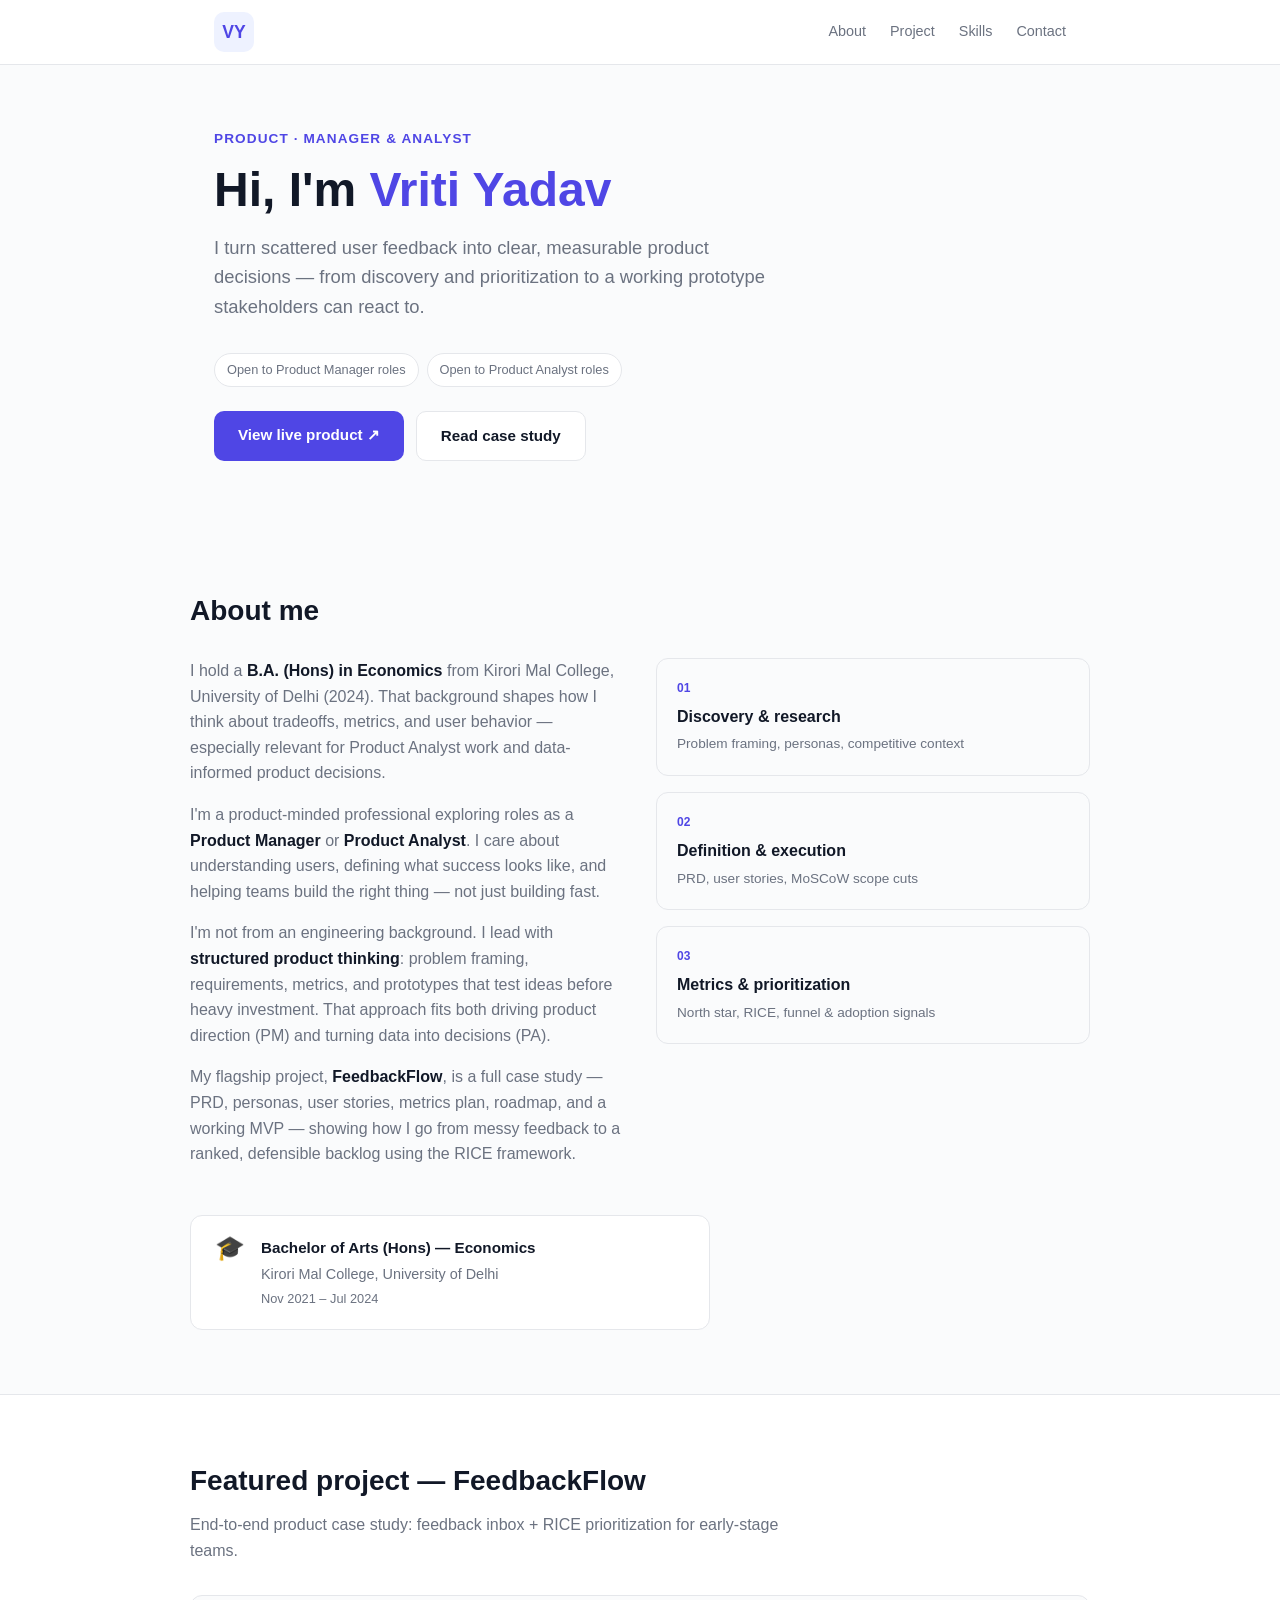
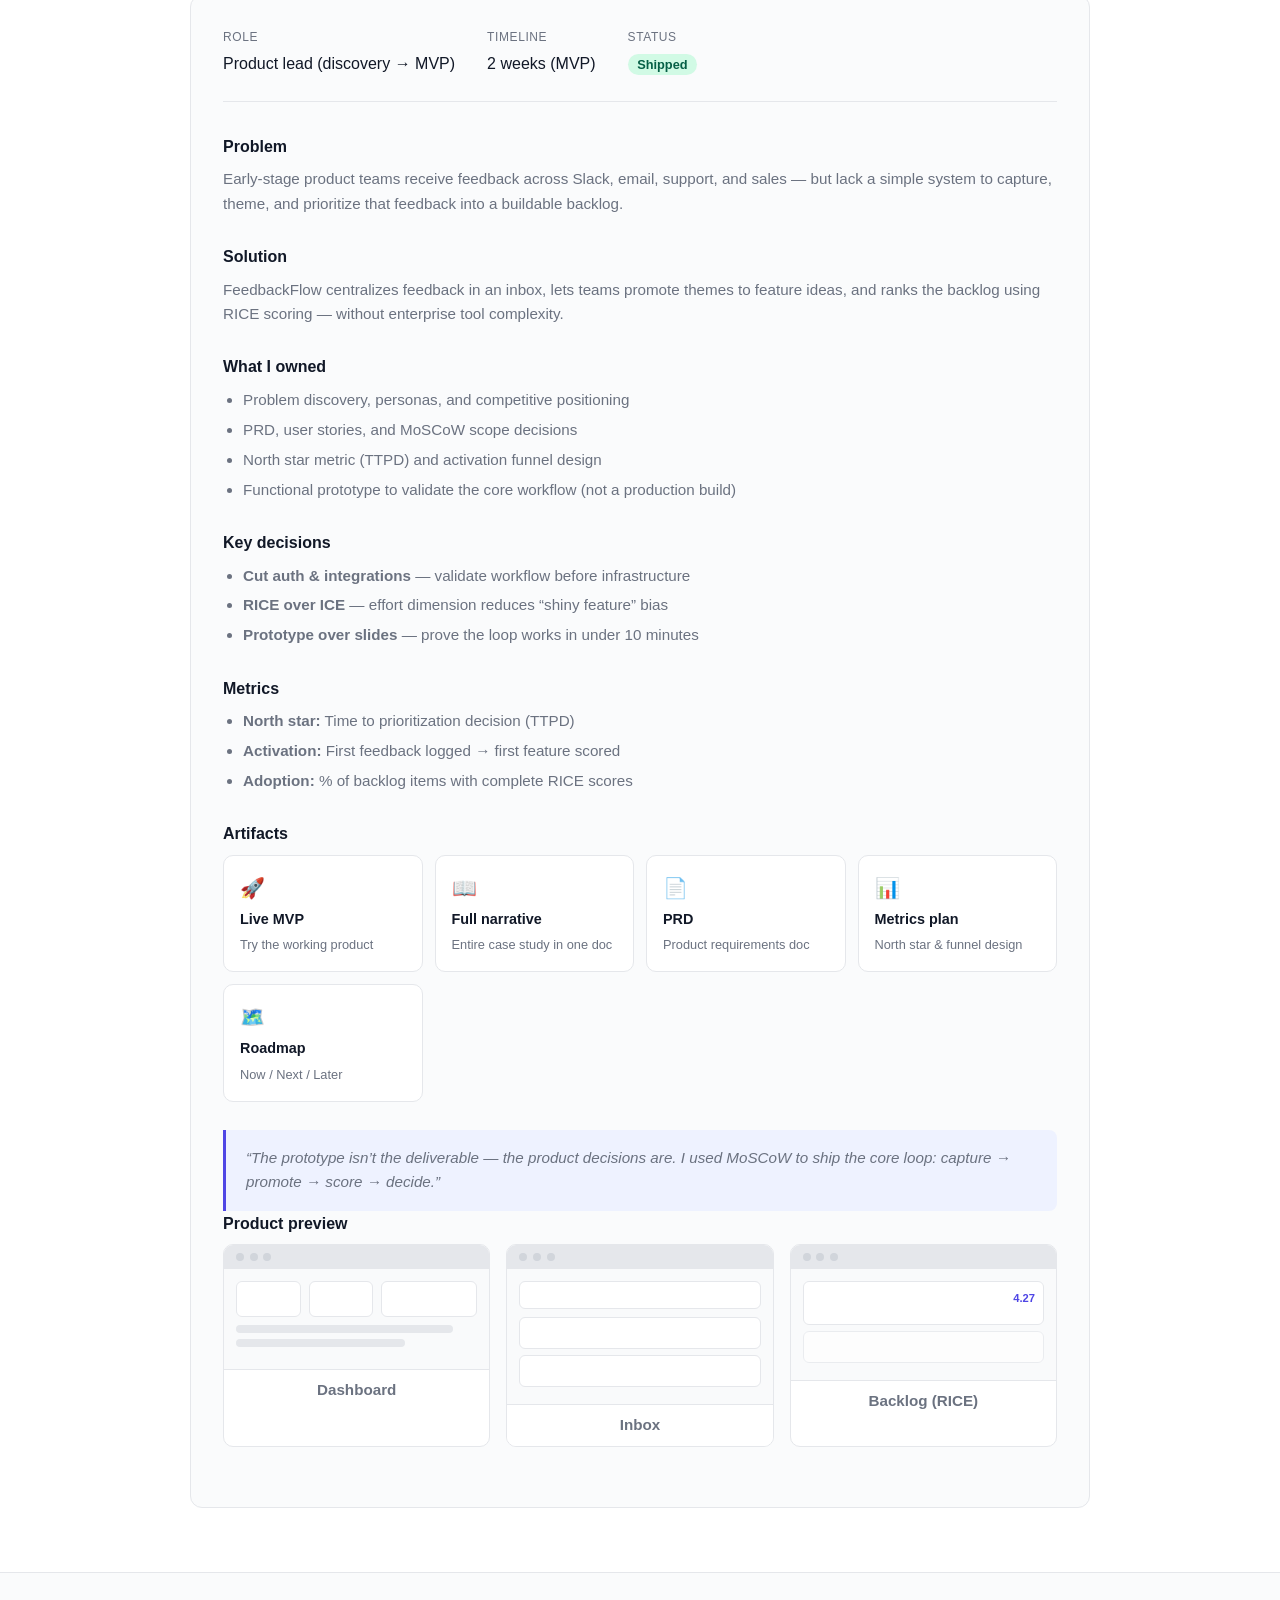
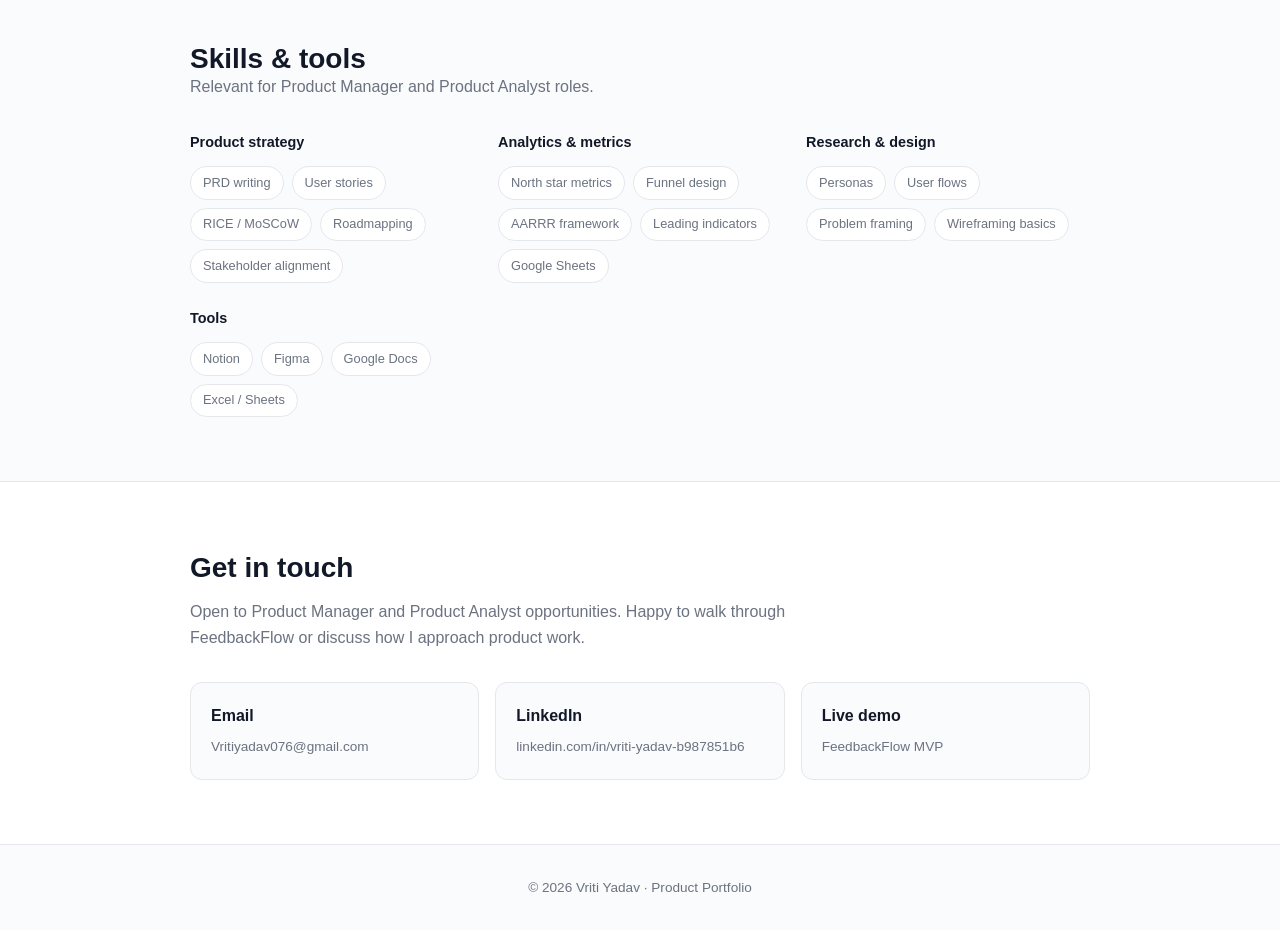
==== portfolio/index.html @ 4f8b96ca "Initial commit: FeedbackFlow APM portfolio project Co-authored-by: Cursor <cursoragent@cursor.com>" ====
<!DOCTYPE html>
<html lang="en">
<head>
  <meta charset="UTF-8">
  <meta name="viewport" content="width=device-width, initial-scale=1.0">
  <meta name="description" content="Vriti Yadav — Product portfolio for PM & Product Analyst roles. FeedbackFlow case study: feedback inbox and RICE prioritization.">
  <title>Vriti Yadav · Product</title>
  <link rel="stylesheet" href="styles.css">
</head>
<body>
  <nav class="nav">
    <div class="nav-inner">
      <a href="#" class="nav-logo">VY</a>
      <div class="nav-links">
        <a href="#about">About</a>
        <a href="#project">Project</a>
        <a href="#skills">Skills</a>
        <a href="#contact">Contact</a>
      </div>
    </div>
  </nav>

  <header class="hero">
    <div class="hero-content">
      <p class="hero-label">Product · Manager & Analyst</p>
      <h1>Hi, I'm <span class="highlight">Vriti Yadav</span></h1>
      <p class="hero-sub">
        I turn scattered user feedback into clear, measurable product decisions —
        from discovery and prioritization to a working prototype stakeholders can react to.
      </p>
      <div class="hero-roles">
        <span>Open to Product Manager roles</span>
        <span>Open to Product Analyst roles</span>
      </div>
      <div class="hero-cta">
        <a href="../feedbackflow/index.html" class="btn btn-primary" target="_blank">View live product ↗</a>
        <a href="#project" class="btn btn-secondary">Read case study</a>
      </div>
    </div>
  </header>

  <section id="about" class="section">
    <div class="container">
      <h2 class="section-title">About me</h2>
      <div class="about-grid">
        <div class="about-text">
          <p>
            I hold a <strong>B.A. (Hons) in Economics</strong> from Kirori Mal College,
            University of Delhi (2024). That background shapes how I think about tradeoffs,
            metrics, and user behavior — especially relevant for Product Analyst work and
            data-informed product decisions.
          </p>
          <p>
            I'm a product-minded professional exploring roles as a <strong>Product Manager</strong>
            or <strong>Product Analyst</strong>. I care about understanding users, defining what
            success looks like, and helping teams build the right thing — not just building fast.
          </p>
          <p>
            I'm not from an engineering background. I lead with <strong>structured product thinking</strong>:
            problem framing, requirements, metrics, and prototypes that test ideas before heavy investment.
            That approach fits both driving product direction (PM) and turning data into decisions (PA).
          </p>
          <p>
            My flagship project, <strong>FeedbackFlow</strong>, is a full case study — PRD, personas,
            user stories, metrics plan, roadmap, and a working MVP — showing how I go from messy
            feedback to a ranked, defensible backlog using the RICE framework.
          </p>
        </div>
        <div class="about-highlights">
          <div class="highlight-card">
            <span class="highlight-num">01</span>
            <strong>Discovery & research</strong>
            <p>Problem framing, personas, competitive context</p>
          </div>
          <div class="highlight-card">
            <span class="highlight-num">02</span>
            <strong>Definition & execution</strong>
            <p>PRD, user stories, MoSCoW scope cuts</p>
          </div>
          <div class="highlight-card">
            <span class="highlight-num">03</span>
            <strong>Metrics & prioritization</strong>
            <p>North star, RICE, funnel & adoption signals</p>
          </div>
        </div>
      </div>
      <div class="education-block">
        <div class="education-icon" aria-hidden="true">🎓</div>
        <div>
          <p class="education-degree">Bachelor of Arts (Hons) — Economics</p>
          <p class="education-school">Kirori Mal College, University of Delhi</p>
          <p class="education-date">Nov 2021 – Jul 2024</p>
        </div>
      </div>
    </div>
  </section>

  <section id="project" class="section section-alt">
    <div class="container">
      <h2 class="section-title">Featured project — FeedbackFlow</h2>
      <p class="section-intro">
        End-to-end product case study: feedback inbox + RICE prioritization for early-stage teams.
      </p>

      <div class="case-study">
        <div class="case-meta">
          <div class="meta-item">
            <span class="meta-label">Role</span>
            <span>Product lead (discovery → MVP)</span>
          </div>
          <div class="meta-item">
            <span class="meta-label">Timeline</span>
            <span>2 weeks (MVP)</span>
          </div>
          <div class="meta-item">
            <span class="meta-label">Status</span>
            <span class="status-badge">Shipped</span>
          </div>
        </div>

        <div class="case-block">
          <h3>Problem</h3>
          <p>
            Early-stage product teams receive feedback across Slack, email, support, and sales —
            but lack a simple system to capture, theme, and prioritize that feedback into a buildable backlog.
          </p>
        </div>

        <div class="case-block">
          <h3>Solution</h3>
          <p>
            FeedbackFlow centralizes feedback in an inbox, lets teams promote themes to feature ideas,
            and ranks the backlog using RICE scoring — without enterprise tool complexity.
          </p>
        </div>

        <div class="case-block">
          <h3>What I owned</h3>
          <ul>
            <li>Problem discovery, personas, and competitive positioning</li>
            <li>PRD, user stories, and MoSCoW scope decisions</li>
            <li>North star metric (TTPD) and activation funnel design</li>
            <li>Functional prototype to validate the core workflow (not a production build)</li>
          </ul>
        </div>

        <div class="case-block">
          <h3>Key decisions</h3>
          <ul>
            <li><strong>Cut auth & integrations</strong> — validate workflow before infrastructure</li>
            <li><strong>RICE over ICE</strong> — effort dimension reduces “shiny feature” bias</li>
            <li><strong>Prototype over slides</strong> — prove the loop works in under 10 minutes</li>
          </ul>
        </div>

        <div class="case-block">
          <h3>Metrics</h3>
          <ul>
            <li><strong>North star:</strong> Time to prioritization decision (TTPD)</li>
            <li><strong>Activation:</strong> First feedback logged → first feature scored</li>
            <li><strong>Adoption:</strong> % of backlog items with complete RICE scores</li>
          </ul>
        </div>

        <div class="case-block">
          <h3>Artifacts</h3>
          <div class="artifact-links">
            <a href="../feedbackflow/index.html" target="_blank" class="artifact-card">
              <span class="artifact-icon">🚀</span>
              <strong>Live MVP</strong>
              <span>Try the working product</span>
            </a>
            <a href="../docs/14-complete-narrative.md" class="artifact-card">
              <span class="artifact-icon">📖</span>
              <strong>Full narrative</strong>
              <span>Entire case study in one doc</span>
            </a>
            <a href="../docs/03-prd.md" class="artifact-card">
              <span class="artifact-icon">📄</span>
              <strong>PRD</strong>
              <span>Product requirements doc</span>
            </a>
            <a href="../docs/06-metrics-and-success.md" class="artifact-card">
              <span class="artifact-icon">📊</span>
              <strong>Metrics plan</strong>
              <span>North star & funnel design</span>
            </a>
            <a href="../docs/07-roadmap.md" class="artifact-card">
              <span class="artifact-icon">🗺️</span>
              <strong>Roadmap</strong>
              <span>Now / Next / Later</span>
            </a>
          </div>
        </div>

        <div class="case-quote">
          <blockquote>
            “The prototype isn’t the deliverable — the product decisions are.
            I used MoSCoW to ship the core loop: capture → promote → score → decide.”
          </blockquote>
        </div>

        <div class="case-block">
          <h3>Product preview</h3>
          <div class="preview-grid">
            <div class="preview-card">
              <div class="preview-bar"><span></span><span></span><span></span></div>
              <div class="preview-body">
                <div class="preview-stat-row">
                  <div class="preview-stat"></div>
                  <div class="preview-stat"></div>
                  <div class="preview-stat wide"></div>
                </div>
                <div class="preview-line long"></div>
                <div class="preview-line"></div>
              </div>
              <p class="preview-label">Dashboard</p>
            </div>
            <div class="preview-card">
              <div class="preview-bar"><span></span><span></span><span></span></div>
              <div class="preview-body">
                <div class="preview-form"></div>
                <div class="preview-item"></div>
                <div class="preview-item"></div>
              </div>
              <p class="preview-label">Inbox</p>
            </div>
            <div class="preview-card">
              <div class="preview-bar"><span></span><span></span><span></span></div>
              <div class="preview-body">
                <div class="preview-feature">
                  <span class="preview-score">4.27</span>
                </div>
                <div class="preview-feature short"></div>
              </div>
              <p class="preview-label">Backlog (RICE)</p>
            </div>
          </div>
        </div>
      </div>
    </div>
  </section>

  <section id="skills" class="section">
    <div class="container">
      <h2 class="section-title">Skills & tools</h2>
      <p class="section-intro section-intro-tight">
        Relevant for Product Manager and Product Analyst roles.
      </p>
      <div class="skills-grid">
        <div class="skill-group">
          <h3>Product strategy</h3>
          <div class="tags">
            <span>PRD writing</span>
            <span>User stories</span>
            <span>RICE / MoSCoW</span>
            <span>Roadmapping</span>
            <span>Stakeholder alignment</span>
          </div>
        </div>
        <div class="skill-group">
          <h3>Analytics & metrics</h3>
          <div class="tags">
            <span>North star metrics</span>
            <span>Funnel design</span>
            <span>AARRR framework</span>
            <span>Leading indicators</span>
            <span>Google Sheets</span>
          </div>
        </div>
        <div class="skill-group">
          <h3>Research & design</h3>
          <div class="tags">
            <span>Personas</span>
            <span>User flows</span>
            <span>Problem framing</span>
            <span>Wireframing basics</span>
          </div>
        </div>
        <div class="skill-group">
          <h3>Tools</h3>
          <div class="tags">
            <span>Notion</span>
            <span>Figma</span>
            <span>Google Docs</span>
            <span>Excel / Sheets</span>
          </div>
        </div>
      </div>
    </div>
  </section>

  <section id="contact" class="section section-alt">
    <div class="container">
      <h2 class="section-title">Get in touch</h2>
      <p class="section-intro">
        Open to Product Manager and Product Analyst opportunities. Happy to walk through
        FeedbackFlow or discuss how I approach product work.
      </p>
      <div class="contact-links">
        <a href="mailto:Vritiyadav076@gmail.com" class="contact-card">
          <strong>Email</strong>
          <span>Vritiyadav076@gmail.com</span>
        </a>
        <a href="https://www.linkedin.com/in/vriti-yadav-b987851b6/" target="_blank" rel="noopener" class="contact-card">
          <strong>LinkedIn</strong>
          <span>linkedin.com/in/vriti-yadav-b987851b6</span>
        </a>
        <a href="../feedbackflow/index.html" target="_blank" class="contact-card">
          <strong>Live demo</strong>
          <span>FeedbackFlow MVP</span>
        </a>
      </div>
    </div>
  </section>

  <footer class="footer">
    <p>© 2026 Vriti Yadav · Product Portfolio</p>
  </footer>

  <script src="script.js"></script>
</body>
</html>
---- portfolio/styles.css ----
/* Portfolio — APM personal site */

:root {
  --bg: #fafbfc;
  --surface: #ffffff;
  --text: #111827;
  --text-muted: #6b7280;
  --primary: #4f46e5;
  --primary-light: #eef2ff;
  --border: #e5e7eb;
  --radius: 12px;
  --font: -apple-system, BlinkMacSystemFont, "Segoe UI", Roboto, sans-serif;
}

* {
  box-sizing: border-box;
  margin: 0;
  padding: 0;
}

html {
  scroll-behavior: smooth;
}

body {
  font-family: var(--font);
  background: var(--bg);
  color: var(--text);
  line-height: 1.6;
}

a {
  color: inherit;
  text-decoration: none;
}

/* Nav */
.nav {
  position: fixed;
  top: 0;
  left: 0;
  right: 0;
  background: rgba(255, 255, 255, 0.9);
  backdrop-filter: blur(8px);
  border-bottom: 1px solid var(--border);
  z-index: 100;
}

.nav-inner {
  max-width: 900px;
  margin: 0 auto;
  padding: 0.75rem 1.5rem;
  display: flex;
  justify-content: space-between;
  align-items: center;
}

.nav-logo {
  font-weight: 800;
  font-size: 1.1rem;
  color: var(--primary);
  width: 40px;
  height: 40px;
  display: flex;
  align-items: center;
  justify-content: center;
  background: var(--primary-light);
  border-radius: 10px;
}

.nav-links {
  display: flex;
  gap: 1.5rem;
}

.nav-links a {
  font-size: 0.9rem;
  font-weight: 500;
  color: var(--text-muted);
  transition: color 0.15s;
}

.nav-links a:hover {
  color: var(--primary);
}

/* Hero */
.hero {
  padding: 8rem 1.5rem 4rem;
  max-width: 900px;
  margin: 0 auto;
}

.hero-label {
  font-size: 0.85rem;
  font-weight: 600;
  text-transform: uppercase;
  letter-spacing: 0.08em;
  color: var(--primary);
  margin-bottom: 0.75rem;
}

.hero h1 {
  font-size: clamp(2rem, 5vw, 3rem);
  font-weight: 800;
  line-height: 1.15;
  margin-bottom: 1rem;
}

.highlight {
  color: var(--primary);
}

.hero-sub {
  font-size: 1.15rem;
  color: var(--text-muted);
  max-width: 560px;
  margin-bottom: 2rem;
}

.hero-cta {
  display: flex;
  gap: 0.75rem;
  flex-wrap: wrap;
}

.hero-roles {
  display: flex;
  flex-wrap: wrap;
  gap: 0.5rem;
  margin-bottom: 1.5rem;
}

.hero-roles span {
  font-size: 0.8rem;
  font-weight: 500;
  color: var(--text-muted);
  background: var(--surface);
  border: 1px solid var(--border);
  padding: 0.35rem 0.75rem;
  border-radius: 999px;
}

.section-intro-tight {
  margin-top: -1rem;
  margin-bottom: 1.5rem;
}

.btn {
  display: inline-block;
  padding: 0.75rem 1.5rem;
  border-radius: 10px;
  font-weight: 600;
  font-size: 0.95rem;
  transition: all 0.15s;
}

.btn-primary {
  background: var(--primary);
  color: white;
}

.btn-primary:hover {
  background: #4338ca;
  transform: translateY(-1px);
}

.btn-secondary {
  background: var(--surface);
  color: var(--text);
  border: 1px solid var(--border);
}

.btn-secondary:hover {
  border-color: var(--primary);
  color: var(--primary);
}

/* Sections */
.section {
  padding: 4rem 1.5rem;
}

.section-alt {
  background: var(--surface);
  border-top: 1px solid var(--border);
  border-bottom: 1px solid var(--border);
}

.container {
  max-width: 900px;
  margin: 0 auto;
}

.section-title {
  font-size: 1.75rem;
  font-weight: 700;
  margin-bottom: 0.5rem;
}

.section-intro {
  color: var(--text-muted);
  margin-bottom: 2rem;
  max-width: 600px;
}

/* About */
.about-grid {
  display: grid;
  grid-template-columns: 1fr 1fr;
  gap: 2rem;
  margin-top: 1.5rem;
}

.about-text p {
  margin-bottom: 1rem;
  color: var(--text-muted);
}

.about-text strong {
  color: var(--text);
}

.about-highlights {
  display: flex;
  flex-direction: column;
  gap: 1rem;
}

.highlight-card {
  background: var(--bg);
  border: 1px solid var(--border);
  border-radius: var(--radius);
  padding: 1.25rem;
}

.highlight-num {
  font-size: 0.75rem;
  font-weight: 700;
  color: var(--primary);
  display: block;
  margin-bottom: 0.35rem;
}

.highlight-card strong {
  display: block;
  margin-bottom: 0.25rem;
}

.highlight-card p {
  font-size: 0.85rem;
  color: var(--text-muted);
}

/* Education */
.education-block {
  display: flex;
  align-items: flex-start;
  gap: 1rem;
  margin-top: 2rem;
  padding: 1.25rem 1.5rem;
  background: var(--surface);
  border: 1px solid var(--border);
  border-radius: var(--radius);
  max-width: 520px;
}

.education-icon {
  font-size: 1.5rem;
  line-height: 1;
}

.education-degree {
  font-weight: 600;
  font-size: 0.95rem;
  margin-bottom: 0.2rem;
}

.education-school {
  font-size: 0.9rem;
  color: var(--text-muted);
  margin-bottom: 0.15rem;
}

.education-date {
  font-size: 0.8rem;
  color: var(--text-muted);
}

/* Case study */
.case-study {
  background: var(--bg);
  border: 1px solid var(--border);
  border-radius: var(--radius);
  padding: 2rem;
}

.case-meta {
  display: flex;
  flex-wrap: wrap;
  gap: 2rem;
  margin-bottom: 2rem;
  padding-bottom: 1.5rem;
  border-bottom: 1px solid var(--border);
}

.meta-label {
  display: block;
  font-size: 0.75rem;
  text-transform: uppercase;
  letter-spacing: 0.05em;
  color: var(--text-muted);
  margin-bottom: 0.25rem;
}

.status-badge {
  background: #d1fae5;
  color: #065f46;
  font-size: 0.8rem;
  font-weight: 600;
  padding: 0.2rem 0.6rem;
  border-radius: 999px;
}

.case-block {
  margin-bottom: 1.75rem;
}

.case-block h3 {
  font-size: 1rem;
  margin-bottom: 0.5rem;
}

.case-block p,
.case-block li {
  color: var(--text-muted);
  font-size: 0.95rem;
}

.case-block ul {
  padding-left: 1.25rem;
}

.case-block li {
  margin-bottom: 0.35rem;
}

.artifact-links {
  display: grid;
  grid-template-columns: repeat(auto-fit, minmax(180px, 1fr));
  gap: 0.75rem;
}

.artifact-card {
  background: var(--surface);
  border: 1px solid var(--border);
  border-radius: 10px;
  padding: 1rem;
  transition: all 0.15s;
  display: flex;
  flex-direction: column;
  gap: 0.25rem;
}

.artifact-card:hover {
  border-color: var(--primary);
  transform: translateY(-2px);
  box-shadow: 0 4px 12px rgba(79, 70, 229, 0.1);
}

.artifact-icon {
  font-size: 1.25rem;
}

.artifact-card strong {
  font-size: 0.9rem;
}

.artifact-card span:last-child {
  font-size: 0.8rem;
  color: var(--text-muted);
}

.case-quote blockquote {
  border-left: 3px solid var(--primary);
  padding: 1rem 1.25rem;
  background: var(--primary-light);
  border-radius: 0 8px 8px 0;
  font-style: italic;
  color: var(--text-muted);
  font-size: 0.95rem;
}

/* Skills */
.skills-grid {
  display: grid;
  grid-template-columns: repeat(auto-fit, minmax(240px, 1fr));
  gap: 1.5rem;
  margin-top: 1.5rem;
}

.skill-group h3 {
  font-size: 0.9rem;
  margin-bottom: 0.75rem;
}

.tags {
  display: flex;
  flex-wrap: wrap;
  gap: 0.5rem;
}

.tags span {
  background: var(--surface);
  border: 1px solid var(--border);
  padding: 0.35rem 0.75rem;
  border-radius: 999px;
  font-size: 0.8rem;
  color: var(--text-muted);
}

.section-alt .tags span {
  background: var(--bg);
}

/* Contact */
.contact-links {
  display: grid;
  grid-template-columns: repeat(auto-fit, minmax(220px, 1fr));
  gap: 1rem;
}

.contact-card {
  background: var(--bg);
  border: 1px solid var(--border);
  border-radius: var(--radius);
  padding: 1.25rem;
  transition: all 0.15s;
}

.contact-card:hover {
  border-color: var(--primary);
}

.contact-card strong {
  display: block;
  margin-bottom: 0.25rem;
}

.contact-card span {
  font-size: 0.85rem;
  color: var(--text-muted);
}

/* Product preview mockups */
.preview-grid {
  display: grid;
  grid-template-columns: repeat(auto-fit, minmax(200px, 1fr));
  gap: 1rem;
}

.preview-card {
  background: var(--surface);
  border: 1px solid var(--border);
  border-radius: 10px;
  overflow: hidden;
}

.preview-bar {
  background: #e5e7eb;
  padding: 0.5rem 0.75rem;
  display: flex;
  gap: 0.35rem;
}

.preview-bar span {
  width: 8px;
  height: 8px;
  border-radius: 50%;
  background: #d1d5db;
}

.preview-body {
  padding: 0.75rem;
  background: #f9fafb;
  min-height: 100px;
}

.preview-stat-row {
  display: flex;
  gap: 0.5rem;
  margin-bottom: 0.5rem;
}

.preview-stat {
  flex: 1;
  height: 36px;
  background: white;
  border: 1px solid var(--border);
  border-radius: 6px;
}

.preview-stat.wide {
  flex: 1.5;
}

.preview-line {
  height: 8px;
  background: #e5e7eb;
  border-radius: 4px;
  margin-bottom: 0.35rem;
  width: 70%;
}

.preview-line.long {
  width: 90%;
}

.preview-form {
  height: 28px;
  background: white;
  border: 1px solid var(--border);
  border-radius: 6px;
  margin-bottom: 0.5rem;
}

.preview-item {
  height: 32px;
  background: white;
  border: 1px solid var(--border);
  border-radius: 6px;
  margin-bottom: 0.35rem;
}

.preview-feature {
  height: 44px;
  background: white;
  border: 1px solid var(--border);
  border-radius: 6px;
  margin-bottom: 0.35rem;
  position: relative;
}

.preview-feature.short {
  height: 32px;
  opacity: 0.7;
}

.preview-score {
  position: absolute;
  right: 8px;
  top: 8px;
  font-size: 0.7rem;
  font-weight: 700;
  color: var(--primary);
}

.preview-label {
  text-align: center;
  font-size: 0.8rem;
  font-weight: 600;
  color: var(--text-muted);
  padding: 0.5rem;
  background: var(--surface);
  border-top: 1px solid var(--border);
}

/* Footer */
.footer {
  text-align: center;
  padding: 2rem;
  font-size: 0.85rem;
  color: var(--text-muted);
}

.footer a {
  color: var(--primary);
}

.footer a:hover {
  text-decoration: underline;
}

/* Responsive */
@media (max-width: 700px) {
  .about-grid {
    grid-template-columns: 1fr;
  }

  .nav-links {
    gap: 1rem;
    font-size: 0.85rem;
  }

  .hero {
    padding-top: 6rem;
  }
}
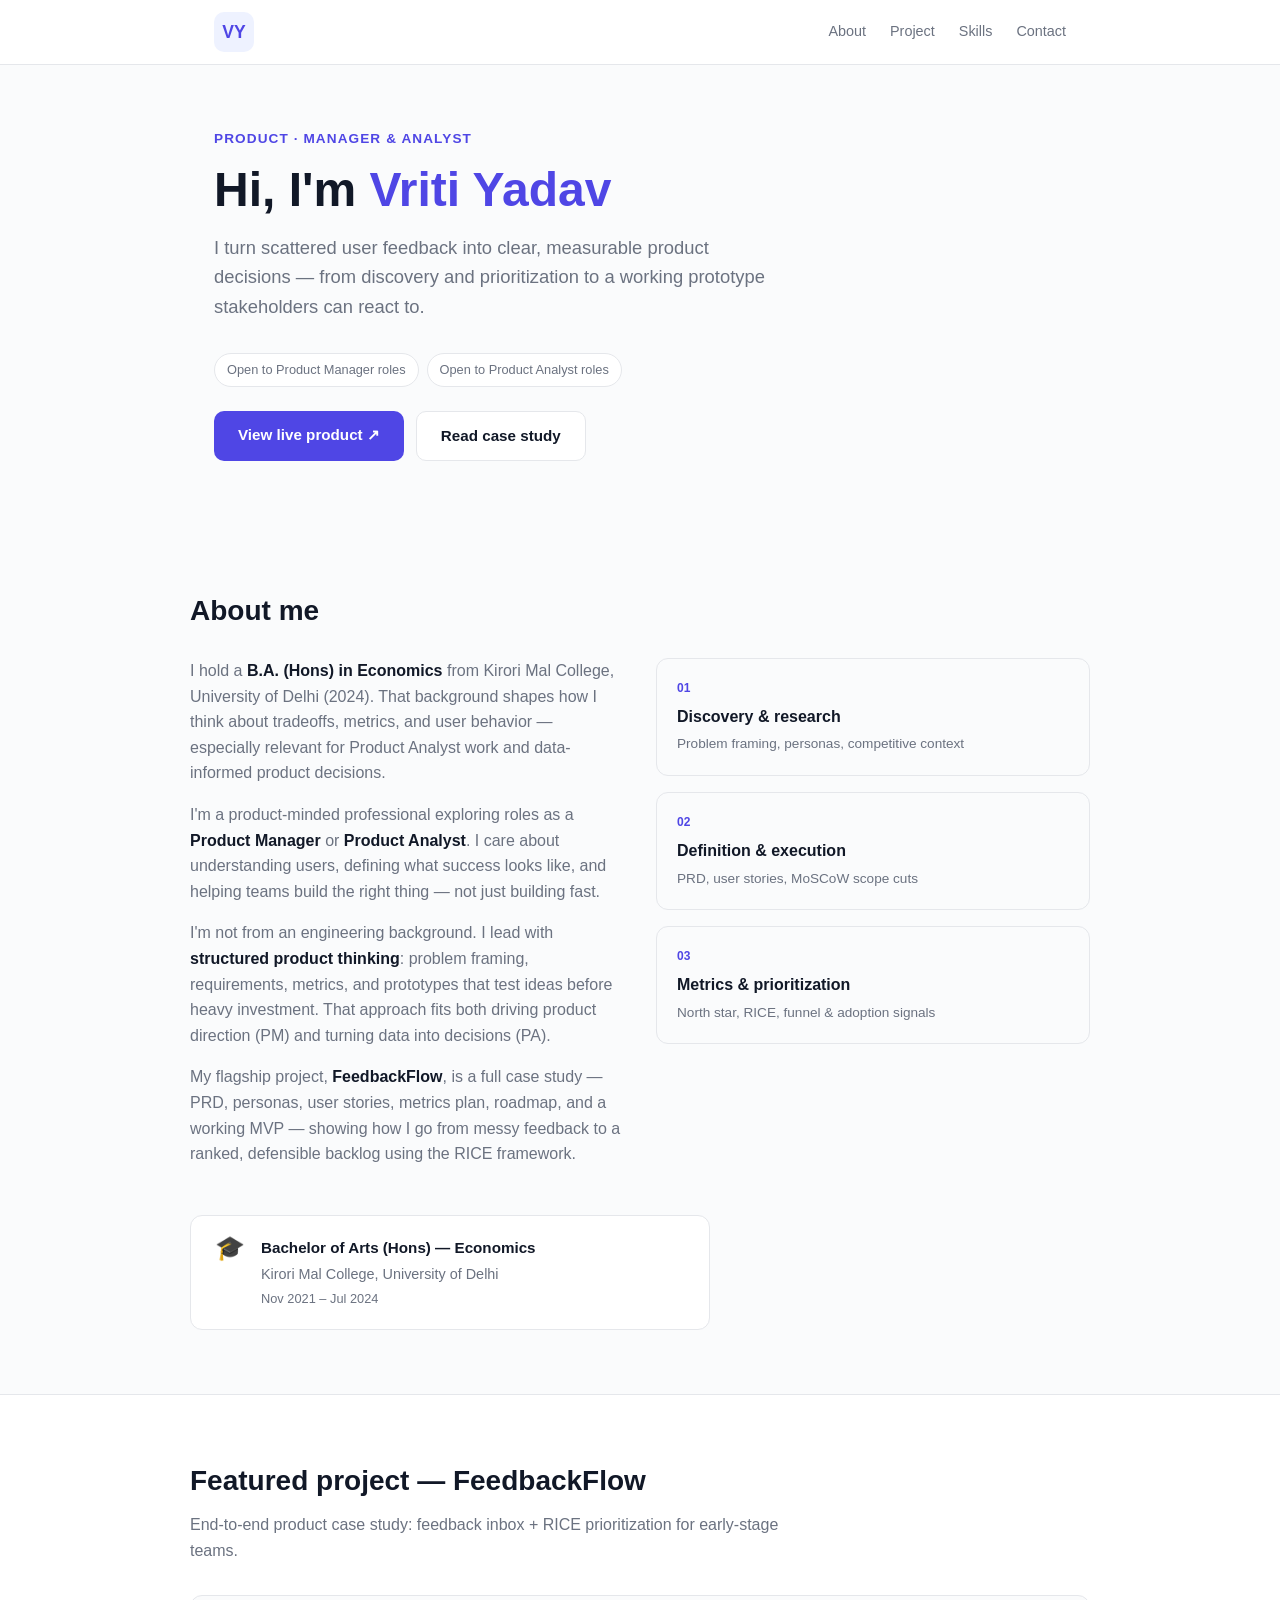
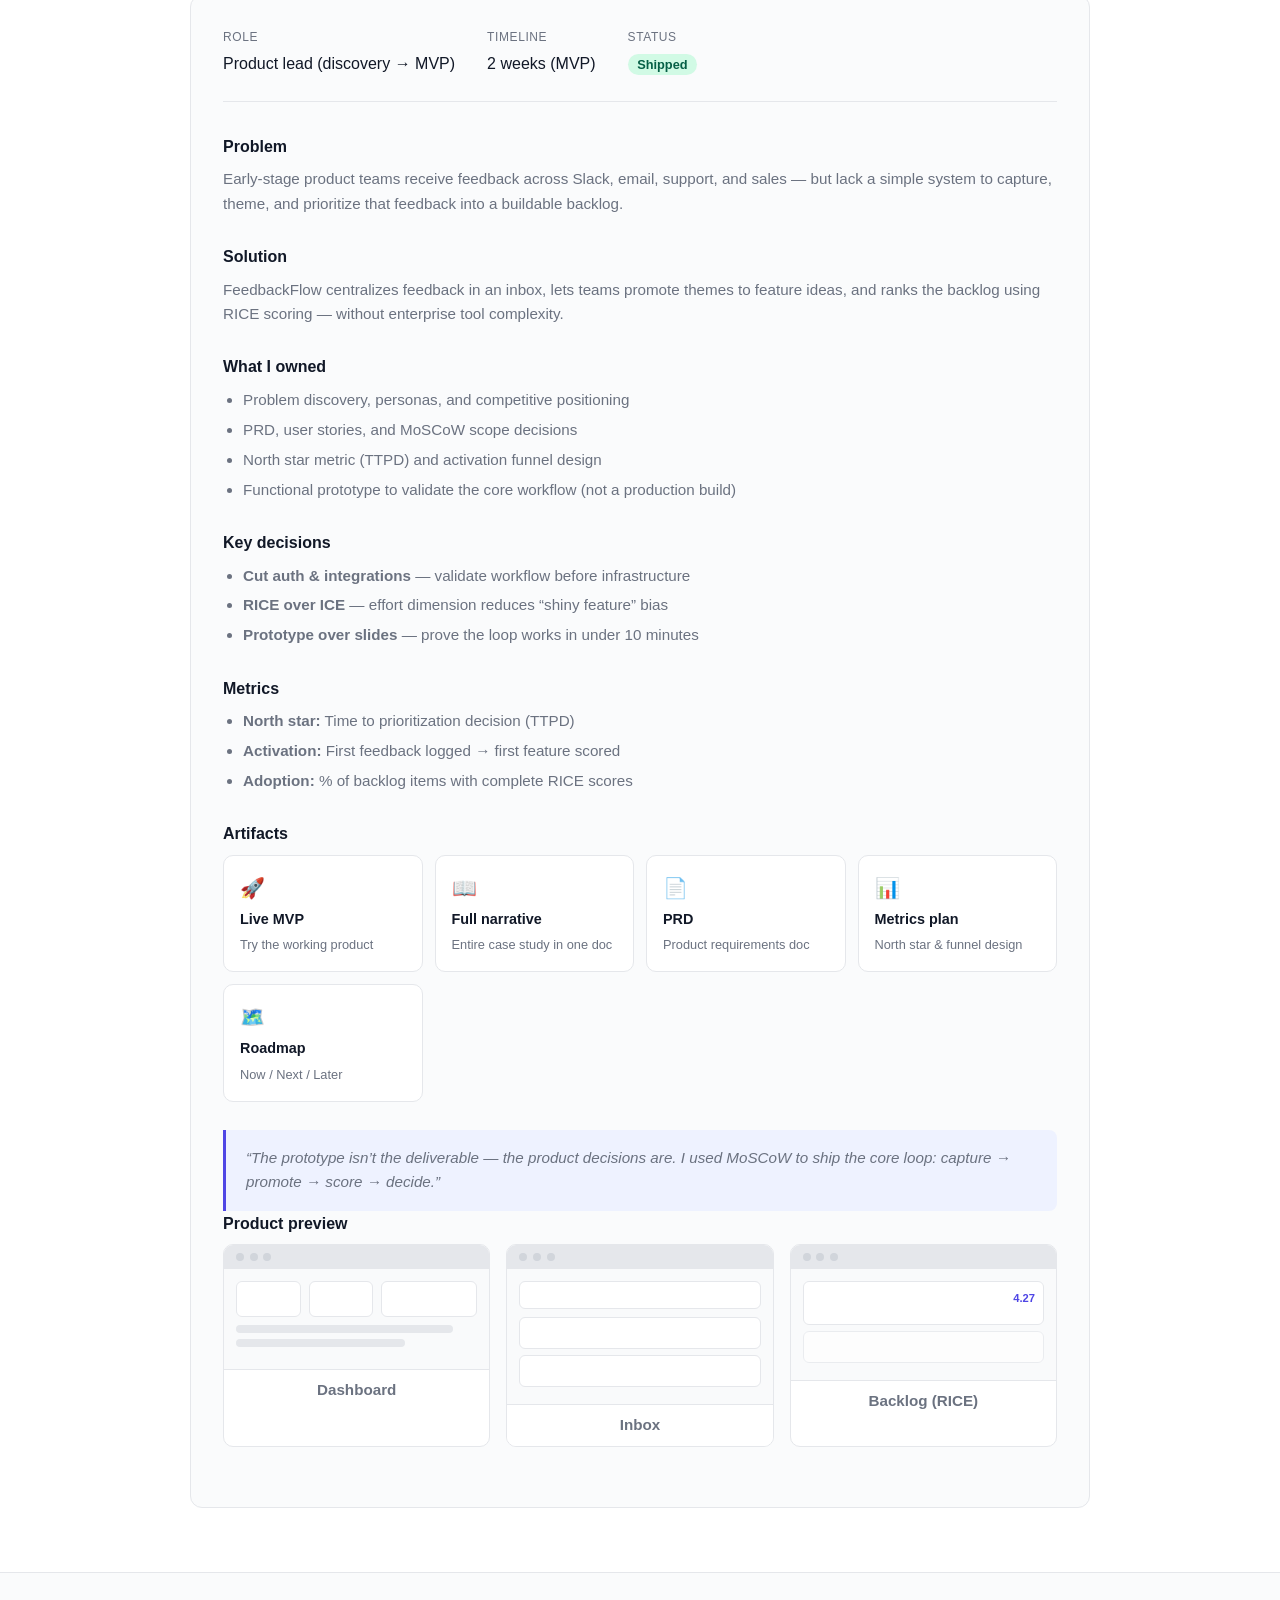
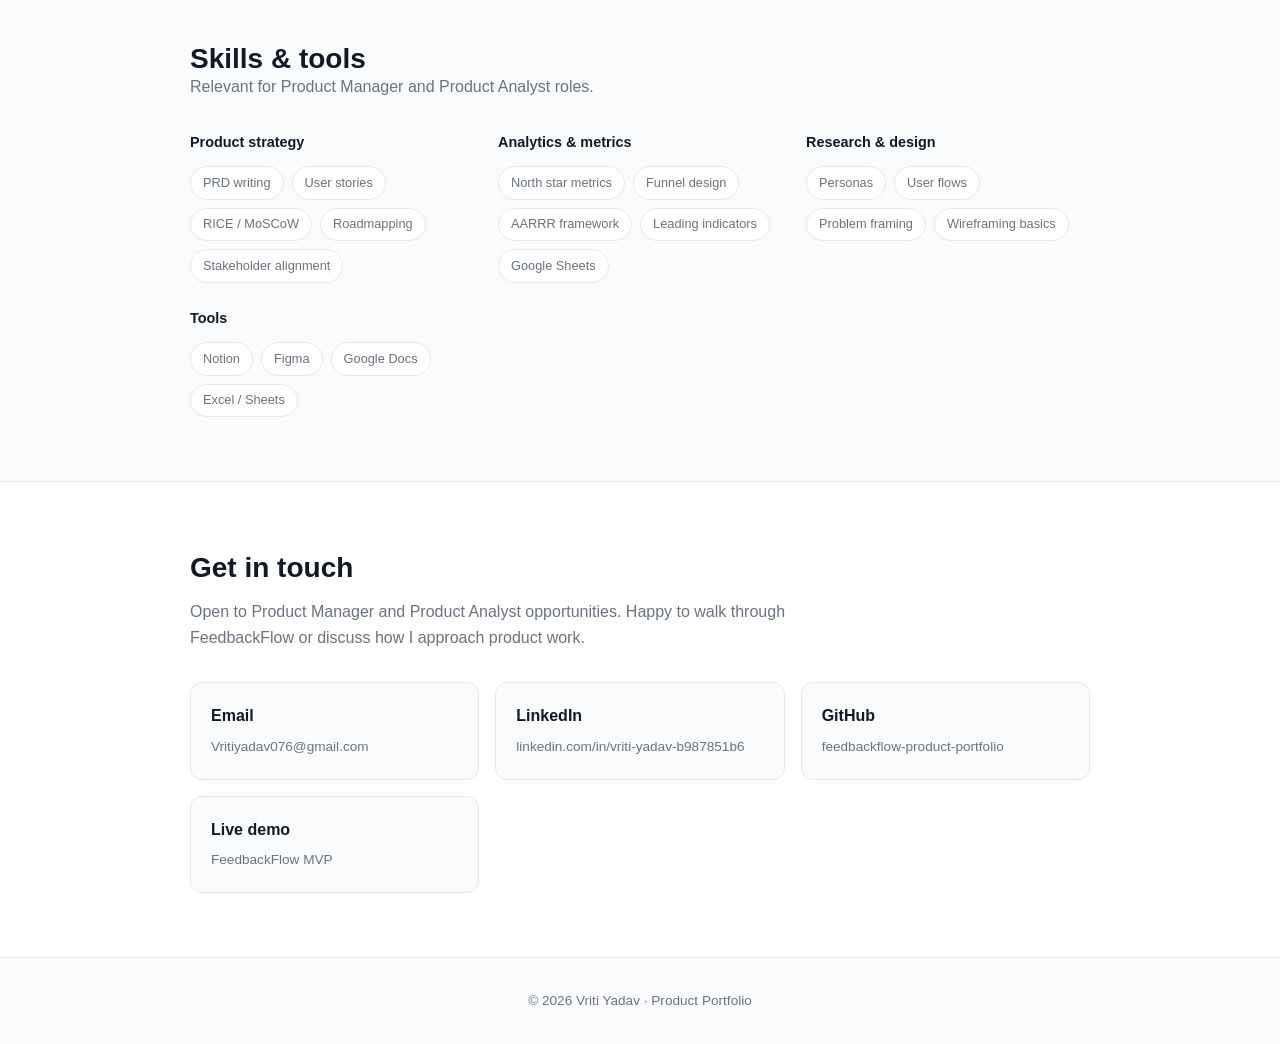
==== commit 69cdd98e: "Fix GitHub Pages landing page and remove local dev paths Redirect site root to portfolio instead of " ====
--- a/portfolio/index.html
+++ b/portfolio/index.html
@@ -306,6 +306,10 @@
           <strong>LinkedIn</strong>
           <span>linkedin.com/in/vriti-yadav-b987851b6</span>
         </a>
+        <a href="https://github.com/vritiyadav0106-cpu/feedbackflow-product-portfolio" target="_blank" rel="noopener" class="contact-card">
+          <strong>GitHub</strong>
+          <span>feedbackflow-product-portfolio</span>
+        </a>
         <a href="../feedbackflow/index.html" target="_blank" class="contact-card">
           <strong>Live demo</strong>
           <span>FeedbackFlow MVP</span>
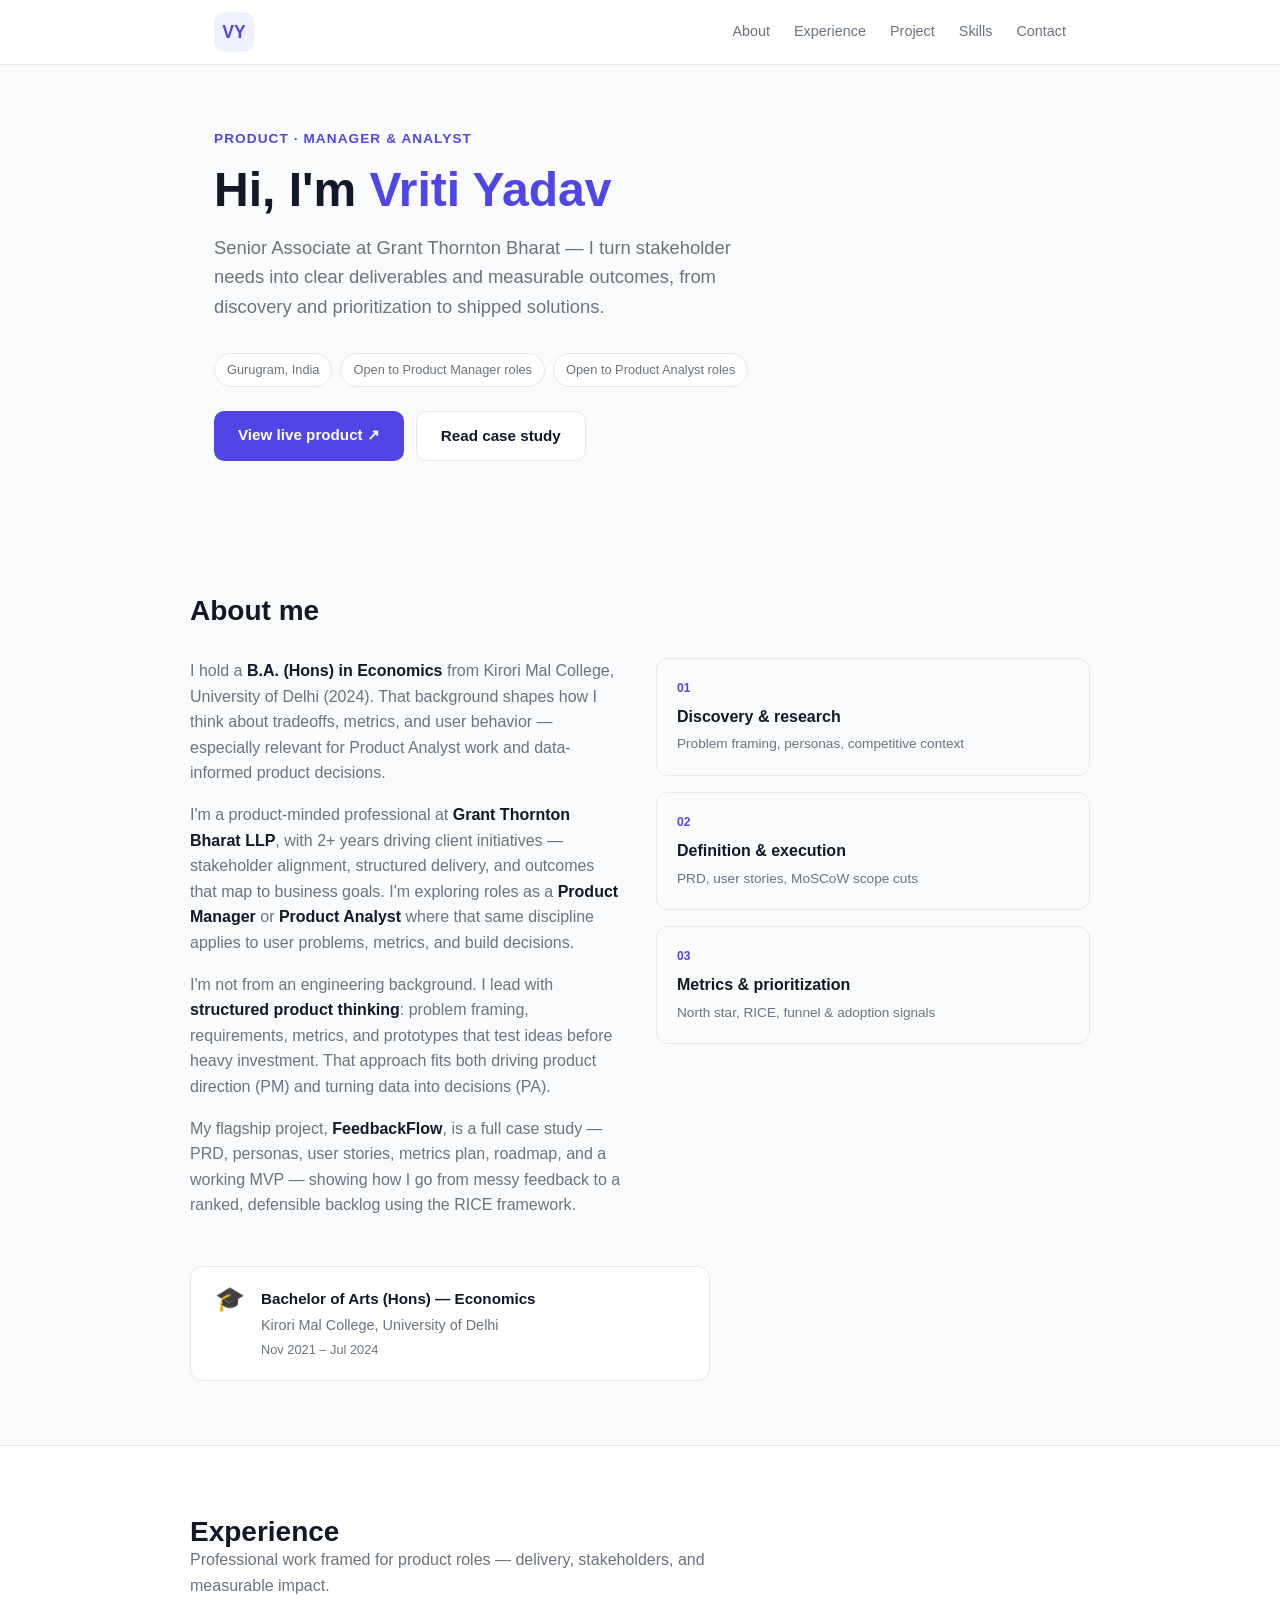
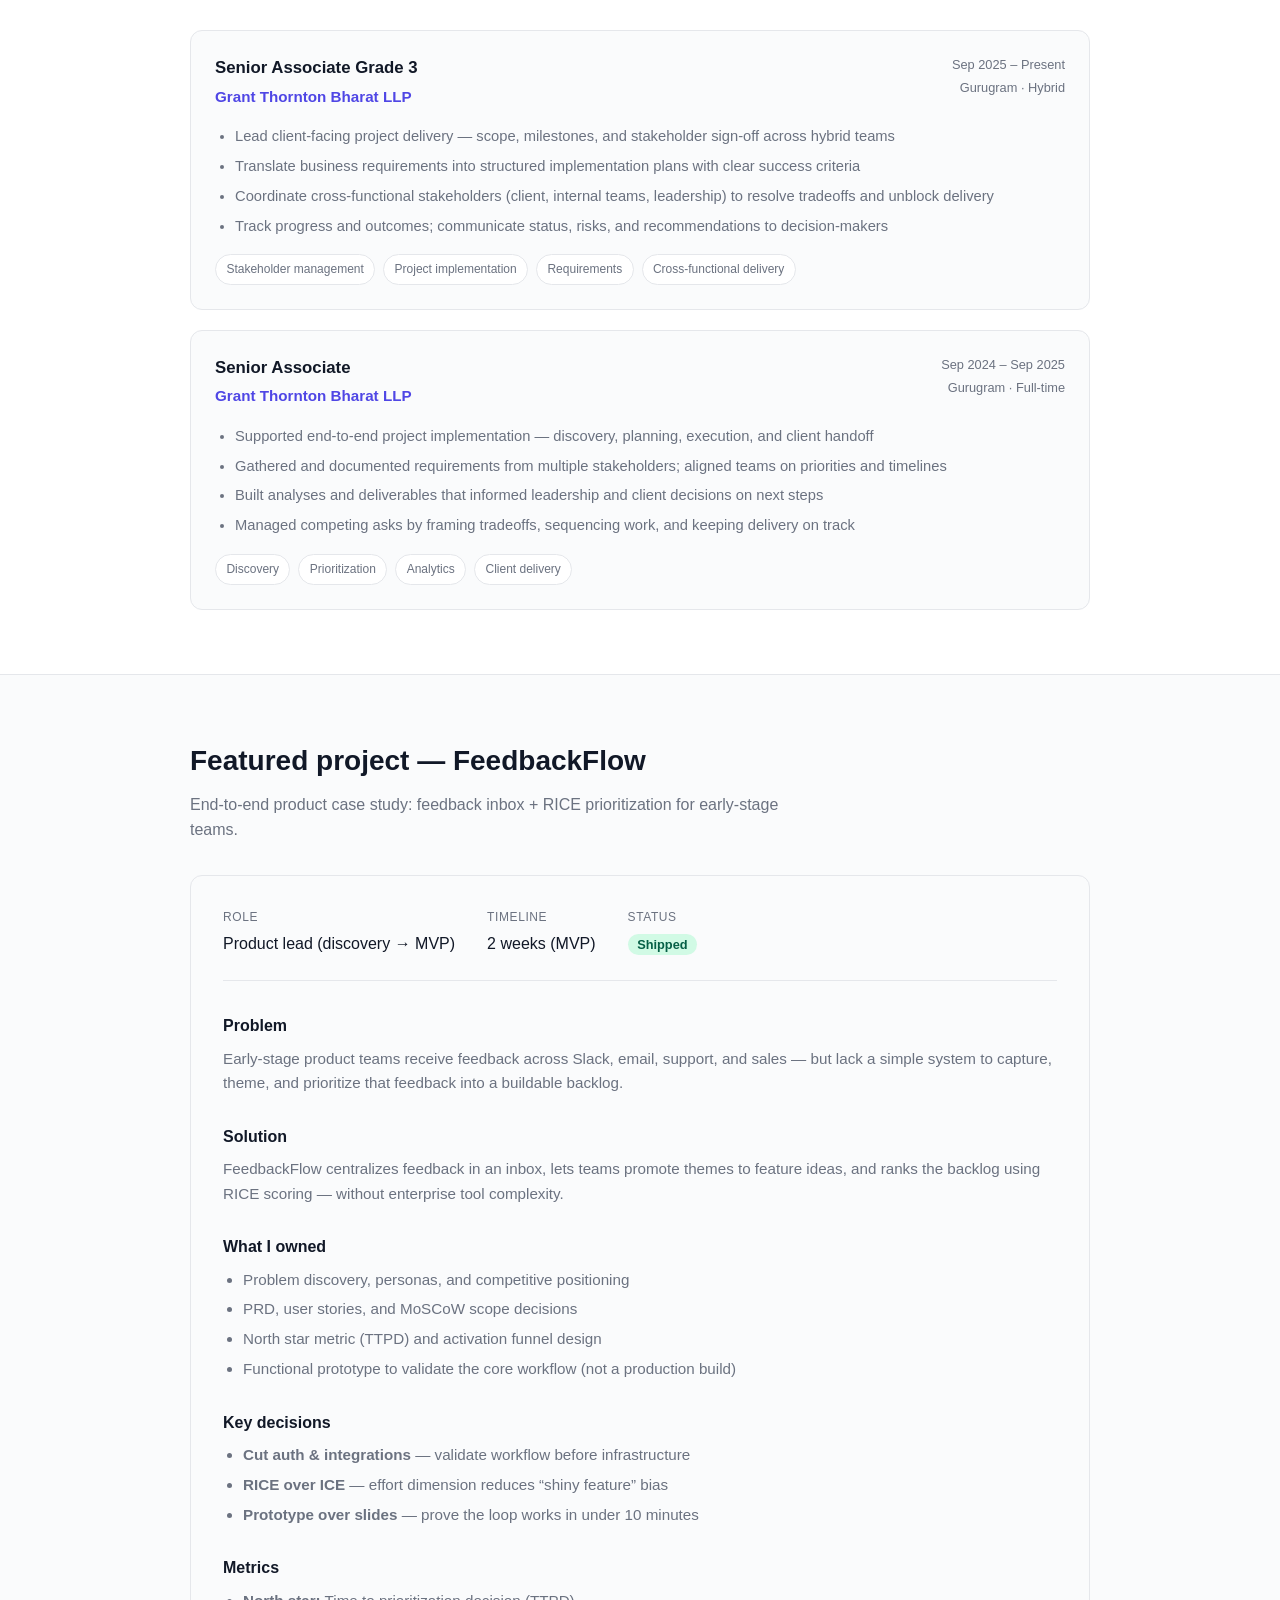
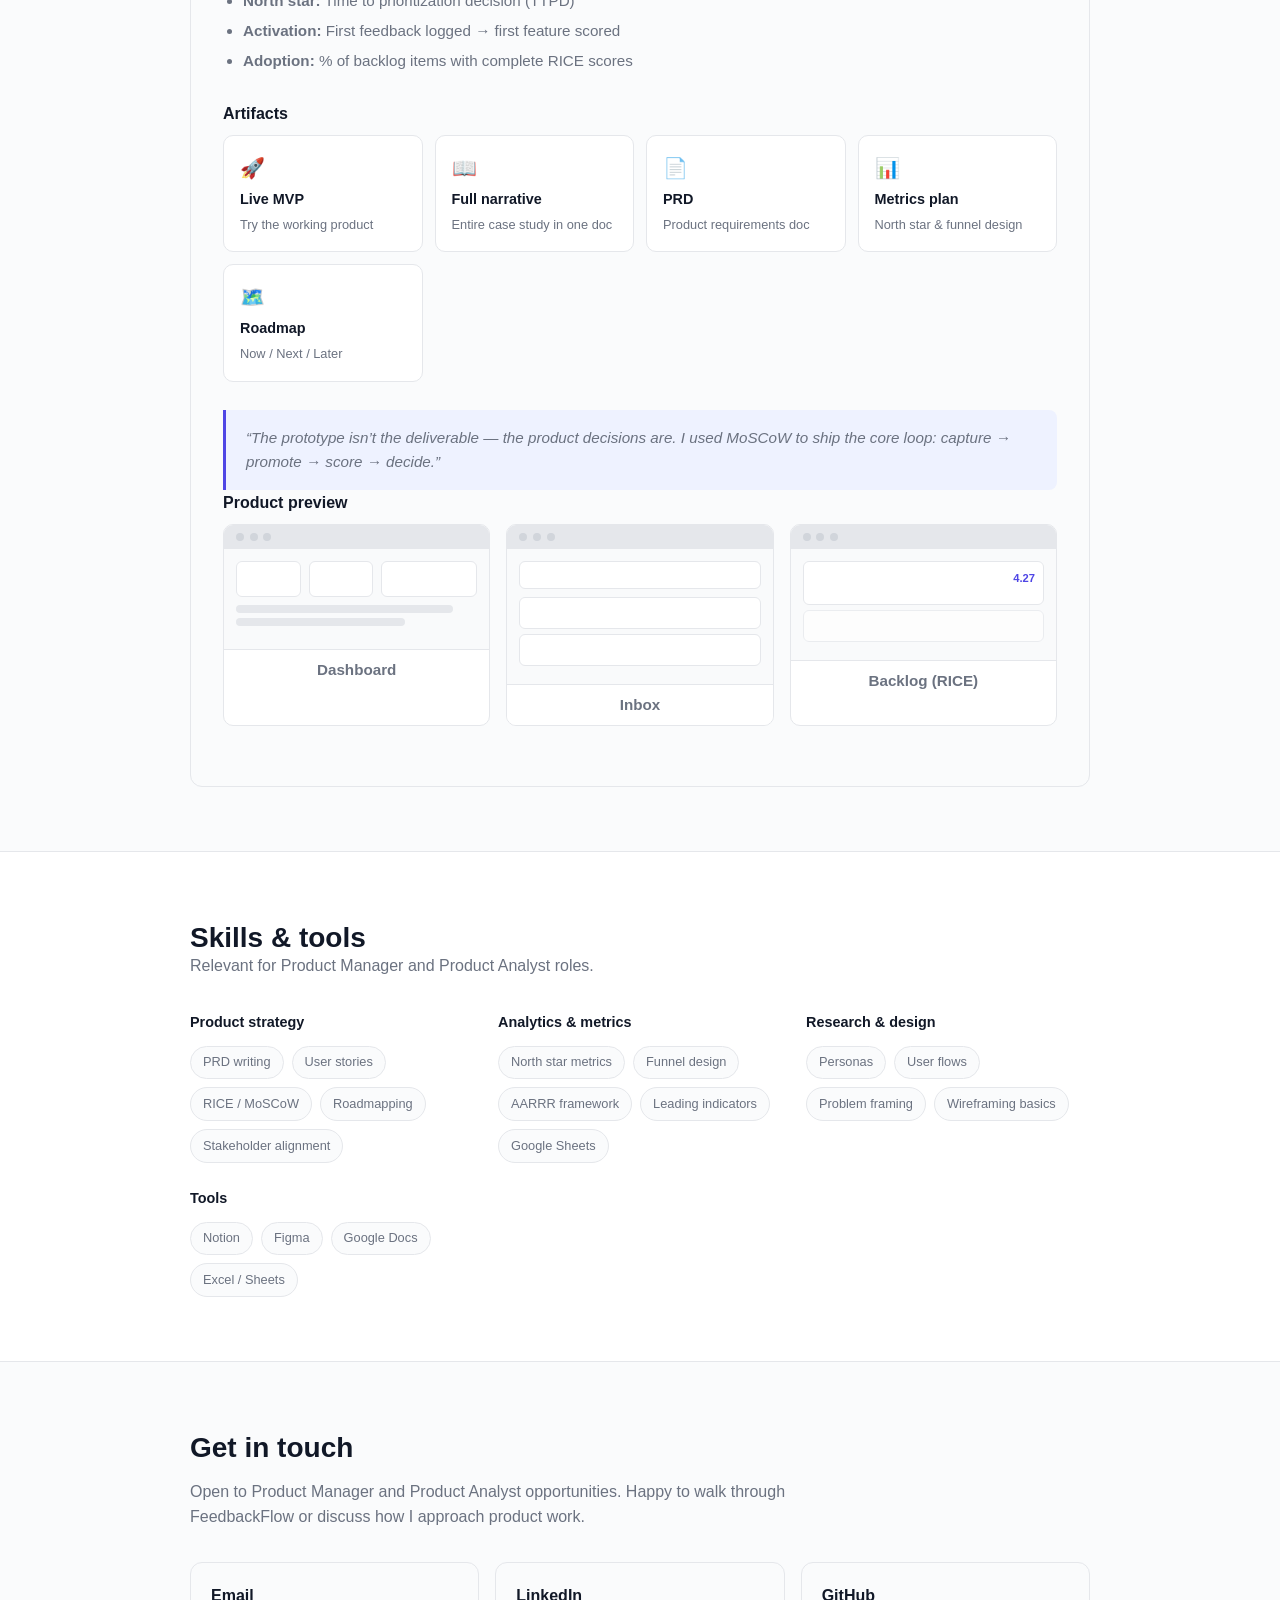
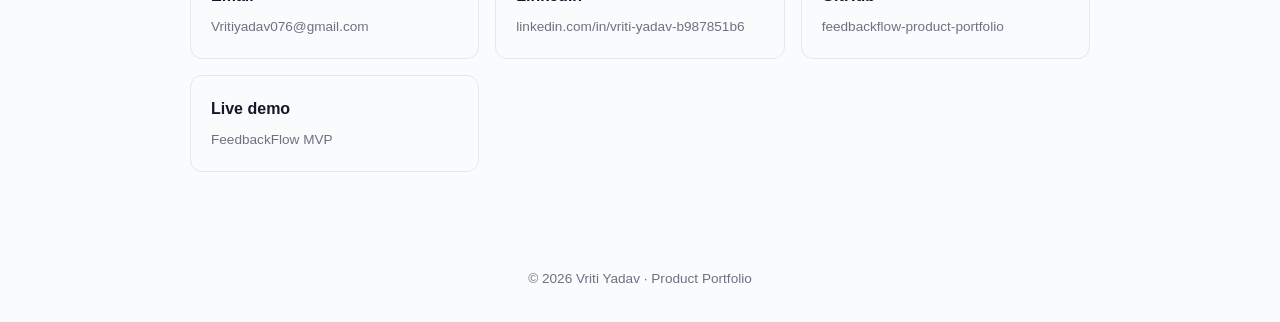
==== commit 44d42780: "Add Grant Thornton experience framed for product roles Introduce an Experience section on the portfo" ====
--- a/portfolio/index.html
+++ b/portfolio/index.html
@@ -13,6 +13,7 @@
       <a href="#" class="nav-logo">VY</a>
       <div class="nav-links">
         <a href="#about">About</a>
+        <a href="#experience">Experience</a>
         <a href="#project">Project</a>
         <a href="#skills">Skills</a>
         <a href="#contact">Contact</a>
@@ -25,10 +26,11 @@
       <p class="hero-label">Product · Manager & Analyst</p>
       <h1>Hi, I'm <span class="highlight">Vriti Yadav</span></h1>
       <p class="hero-sub">
-        I turn scattered user feedback into clear, measurable product decisions —
-        from discovery and prioritization to a working prototype stakeholders can react to.
+        Senior Associate at Grant Thornton Bharat — I turn stakeholder needs into clear
+        deliverables and measurable outcomes, from discovery and prioritization to shipped solutions.
       </p>
       <div class="hero-roles">
+        <span>Gurugram, India</span>
         <span>Open to Product Manager roles</span>
         <span>Open to Product Analyst roles</span>
       </div>
@@ -51,9 +53,11 @@
             data-informed product decisions.
           </p>
           <p>
-            I'm a product-minded professional exploring roles as a <strong>Product Manager</strong>
-            or <strong>Product Analyst</strong>. I care about understanding users, defining what
-            success looks like, and helping teams build the right thing — not just building fast.
+            I'm a product-minded professional at <strong>Grant Thornton Bharat LLP</strong>,
+            with 2+ years driving client initiatives — stakeholder alignment, structured delivery,
+            and outcomes that map to business goals. I'm exploring roles as a
+            <strong>Product Manager</strong> or <strong>Product Analyst</strong> where that
+            same discipline applies to user problems, metrics, and build decisions.
           </p>
           <p>
             I'm not from an engineering background. I lead with <strong>structured product thinking</strong>:
@@ -95,7 +99,68 @@
     </div>
   </section>
 
-  <section id="project" class="section section-alt">
+  <section id="experience" class="section section-alt">
+    <div class="container">
+      <h2 class="section-title">Experience</h2>
+      <p class="section-intro section-intro-tight">
+        Professional work framed for product roles — delivery, stakeholders, and measurable impact.
+      </p>
+
+      <div class="experience-list">
+        <article class="experience-card">
+          <div class="experience-header">
+            <div>
+              <h3 class="experience-role">Senior Associate Grade 3</h3>
+              <p class="experience-company">Grant Thornton Bharat LLP</p>
+            </div>
+            <div class="experience-meta">
+              <span>Sep 2025 – Present</span>
+              <span>Gurugram · Hybrid</span>
+            </div>
+          </div>
+          <ul class="experience-bullets">
+            <li>Lead client-facing project delivery — scope, milestones, and stakeholder sign-off across hybrid teams</li>
+            <li>Translate business requirements into structured implementation plans with clear success criteria</li>
+            <li>Coordinate cross-functional stakeholders (client, internal teams, leadership) to resolve tradeoffs and unblock delivery</li>
+            <li>Track progress and outcomes; communicate status, risks, and recommendations to decision-makers</li>
+          </ul>
+          <div class="experience-tags">
+            <span>Stakeholder management</span>
+            <span>Project implementation</span>
+            <span>Requirements</span>
+            <span>Cross-functional delivery</span>
+          </div>
+        </article>
+
+        <article class="experience-card">
+          <div class="experience-header">
+            <div>
+              <h3 class="experience-role">Senior Associate</h3>
+              <p class="experience-company">Grant Thornton Bharat LLP</p>
+            </div>
+            <div class="experience-meta">
+              <span>Sep 2024 – Sep 2025</span>
+              <span>Gurugram · Full-time</span>
+            </div>
+          </div>
+          <ul class="experience-bullets">
+            <li>Supported end-to-end project implementation — discovery, planning, execution, and client handoff</li>
+            <li>Gathered and documented requirements from multiple stakeholders; aligned teams on priorities and timelines</li>
+            <li>Built analyses and deliverables that informed leadership and client decisions on next steps</li>
+            <li>Managed competing asks by framing tradeoffs, sequencing work, and keeping delivery on track</li>
+          </ul>
+          <div class="experience-tags">
+            <span>Discovery</span>
+            <span>Prioritization</span>
+            <span>Analytics</span>
+            <span>Client delivery</span>
+          </div>
+        </article>
+      </div>
+    </div>
+  </section>
+
+  <section id="project" class="section">
     <div class="container">
       <h2 class="section-title">Featured project — FeedbackFlow</h2>
       <p class="section-intro">
@@ -241,7 +306,7 @@
     </div>
   </section>
 
-  <section id="skills" class="section">
+  <section id="skills" class="section section-alt">
     <div class="container">
       <h2 class="section-title">Skills & tools</h2>
       <p class="section-intro section-intro-tight">
@@ -290,7 +355,7 @@
     </div>
   </section>
 
-  <section id="contact" class="section section-alt">
+  <section id="contact" class="section">
     <div class="container">
       <h2 class="section-title">Get in touch</h2>
       <p class="section-intro">
--- a/portfolio/styles.css
+++ b/portfolio/styles.css
@@ -287,6 +287,77 @@
   color: var(--text-muted);
 }
 
+/* Experience */
+.experience-list {
+  display: flex;
+  flex-direction: column;
+  gap: 1.25rem;
+}
+
+.experience-card {
+  background: var(--bg);
+  border: 1px solid var(--border);
+  border-radius: var(--radius);
+  padding: 1.5rem;
+}
+
+.experience-header {
+  display: flex;
+  justify-content: space-between;
+  align-items: flex-start;
+  gap: 1rem;
+  margin-bottom: 1rem;
+  flex-wrap: wrap;
+}
+
+.experience-role {
+  font-size: 1.05rem;
+  font-weight: 700;
+  margin-bottom: 0.15rem;
+}
+
+.experience-company {
+  font-size: 0.95rem;
+  color: var(--primary);
+  font-weight: 600;
+}
+
+.experience-meta {
+  display: flex;
+  flex-direction: column;
+  align-items: flex-end;
+  gap: 0.15rem;
+  font-size: 0.8rem;
+  color: var(--text-muted);
+  text-align: right;
+}
+
+.experience-bullets {
+  padding-left: 1.25rem;
+  margin-bottom: 1rem;
+}
+
+.experience-bullets li {
+  color: var(--text-muted);
+  font-size: 0.92rem;
+  margin-bottom: 0.4rem;
+}
+
+.experience-tags {
+  display: flex;
+  flex-wrap: wrap;
+  gap: 0.5rem;
+}
+
+.experience-tags span {
+  background: var(--surface);
+  border: 1px solid var(--border);
+  padding: 0.3rem 0.65rem;
+  border-radius: 999px;
+  font-size: 0.75rem;
+  color: var(--text-muted);
+}
+
 /* Case study */
 .case-study {
   background: var(--bg);
@@ -595,4 +666,13 @@
   .hero {
     padding-top: 6rem;
   }
-}
+
+  .experience-header {
+    flex-direction: column;
+  }
+
+  .experience-meta {
+    align-items: flex-start;
+    text-align: left;
+  }
+}
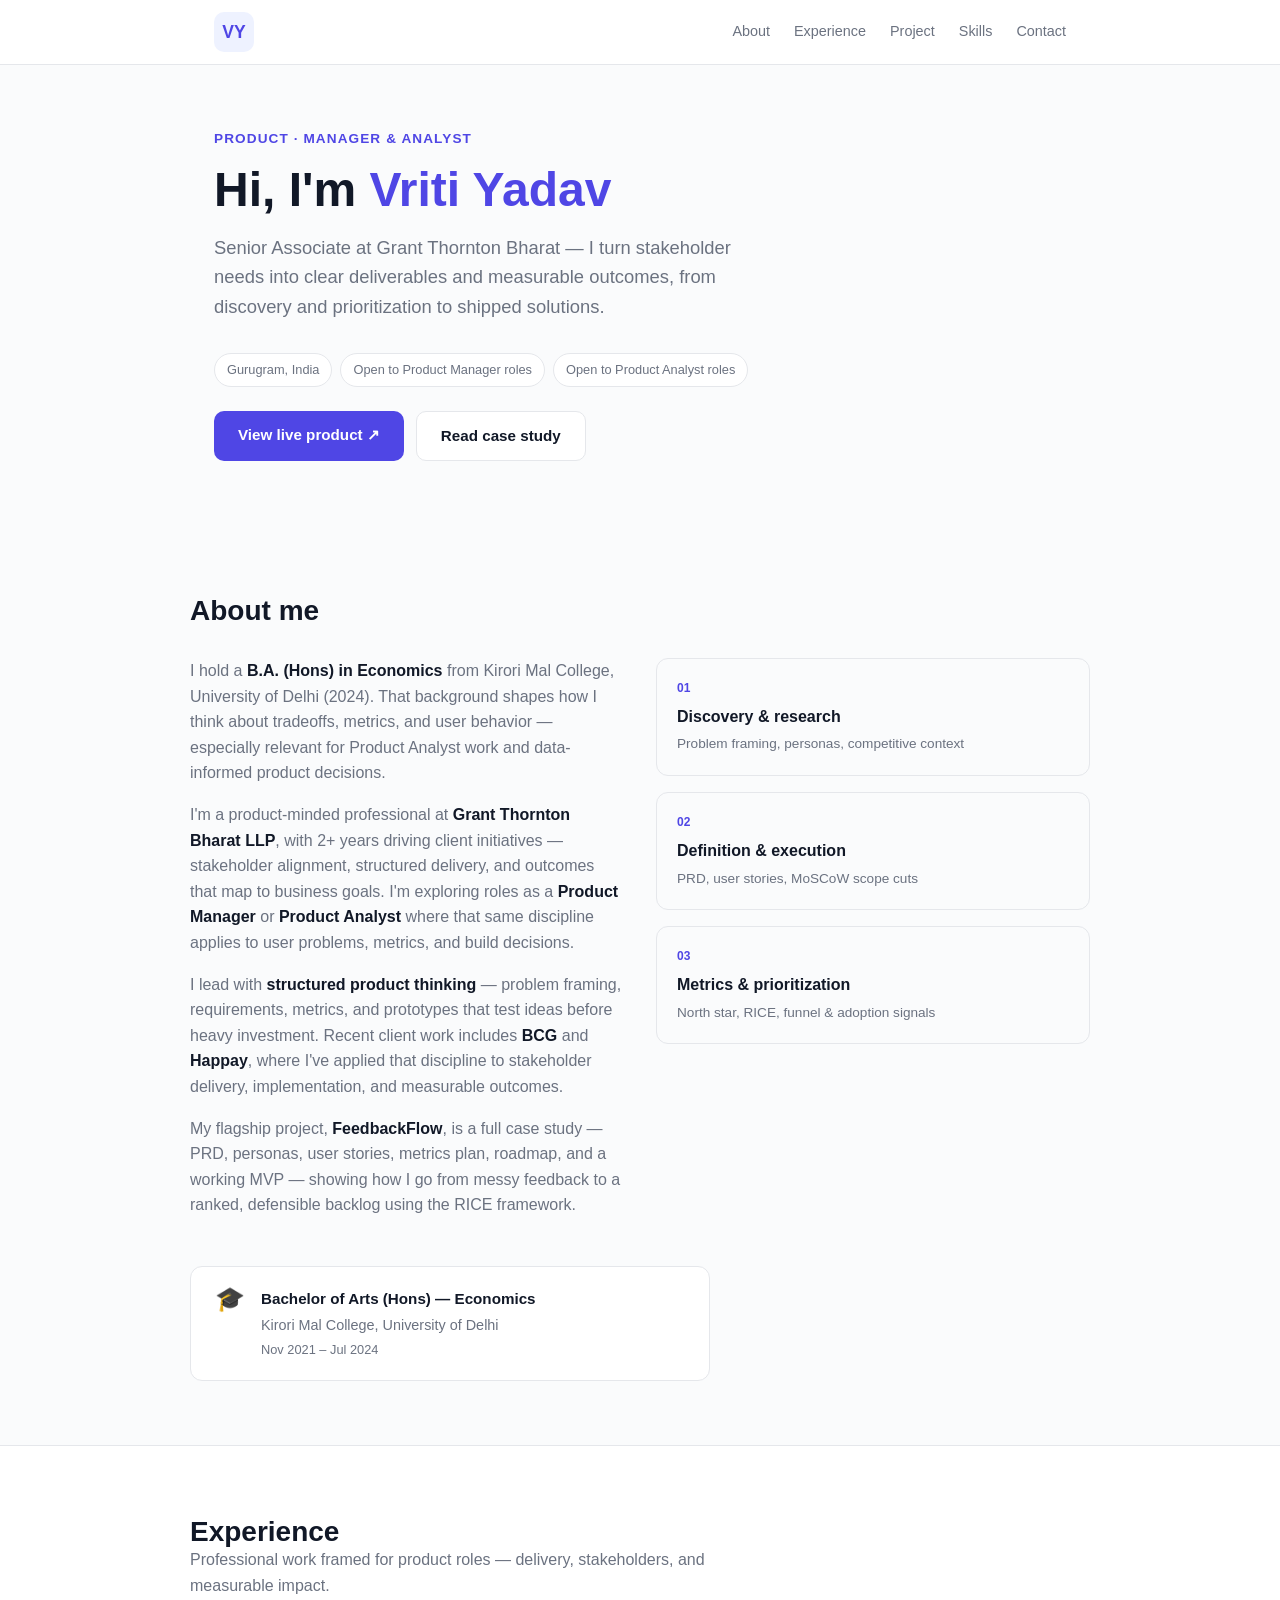
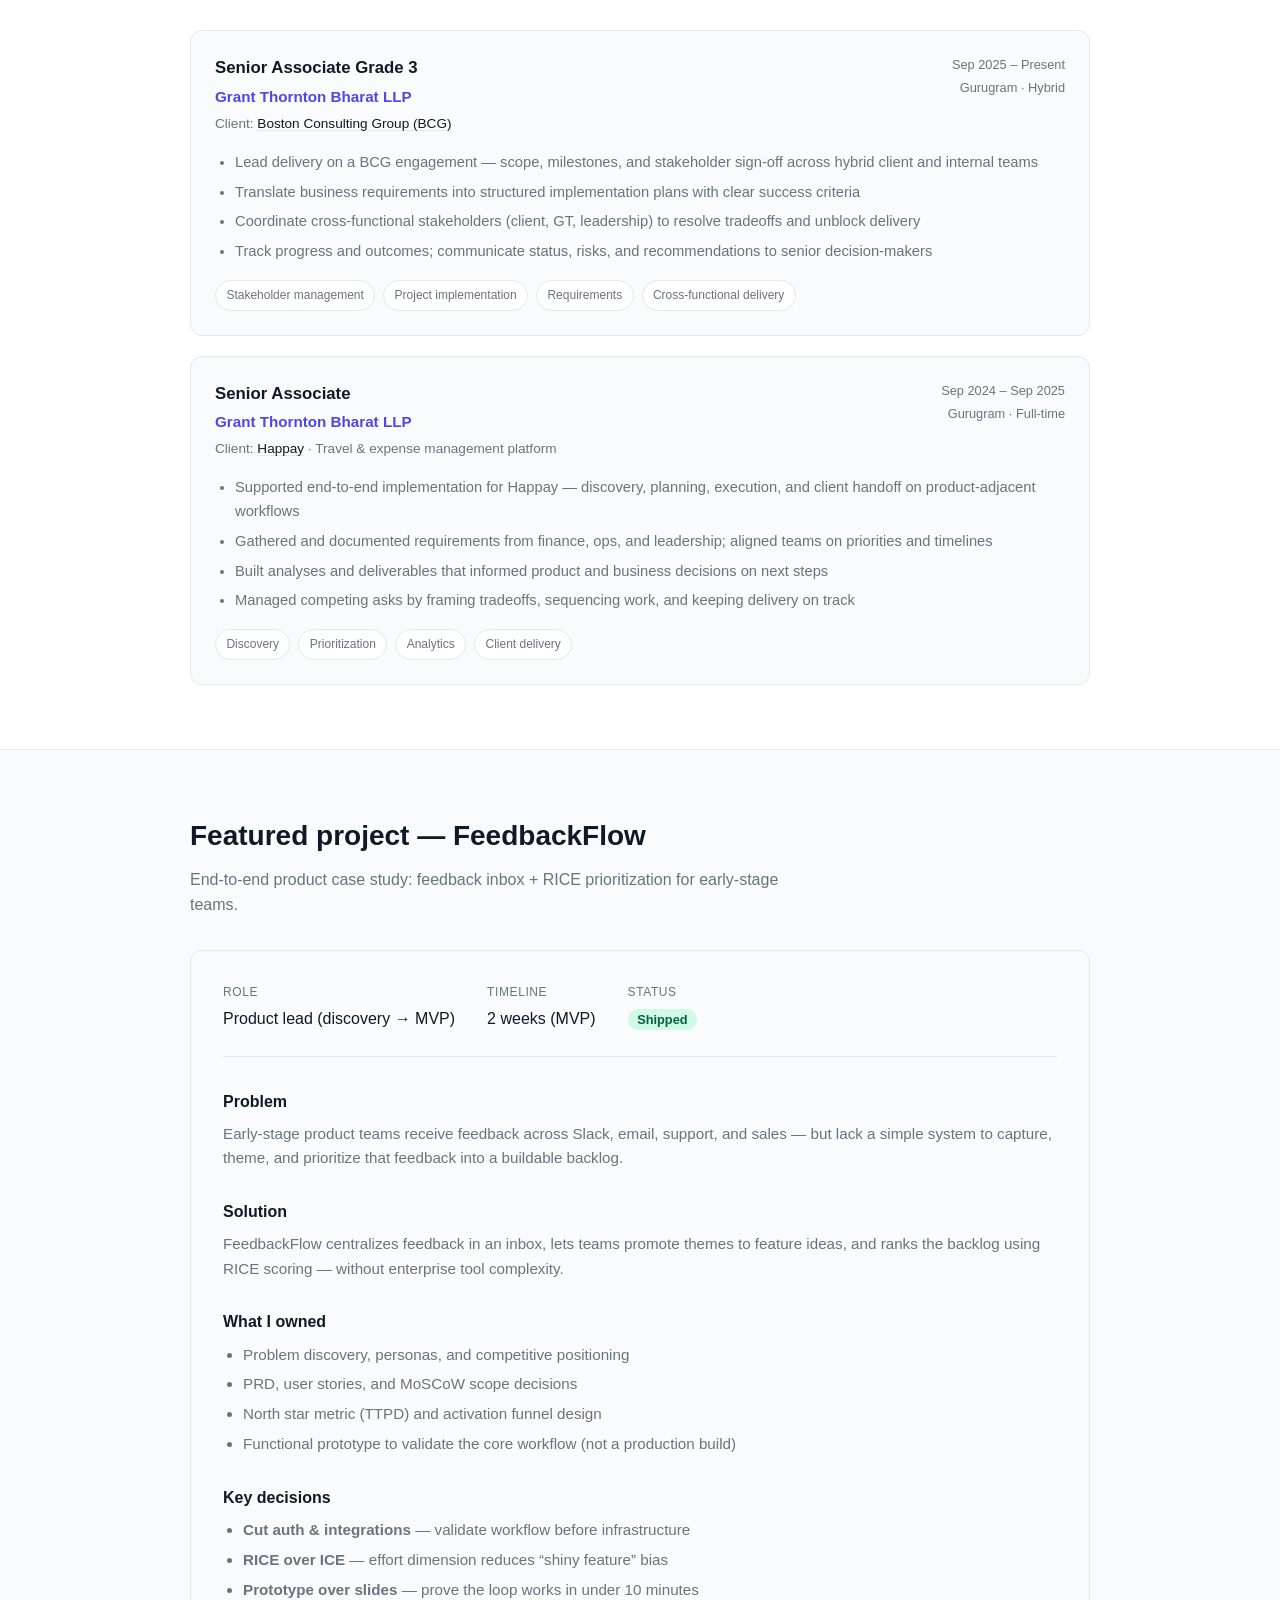
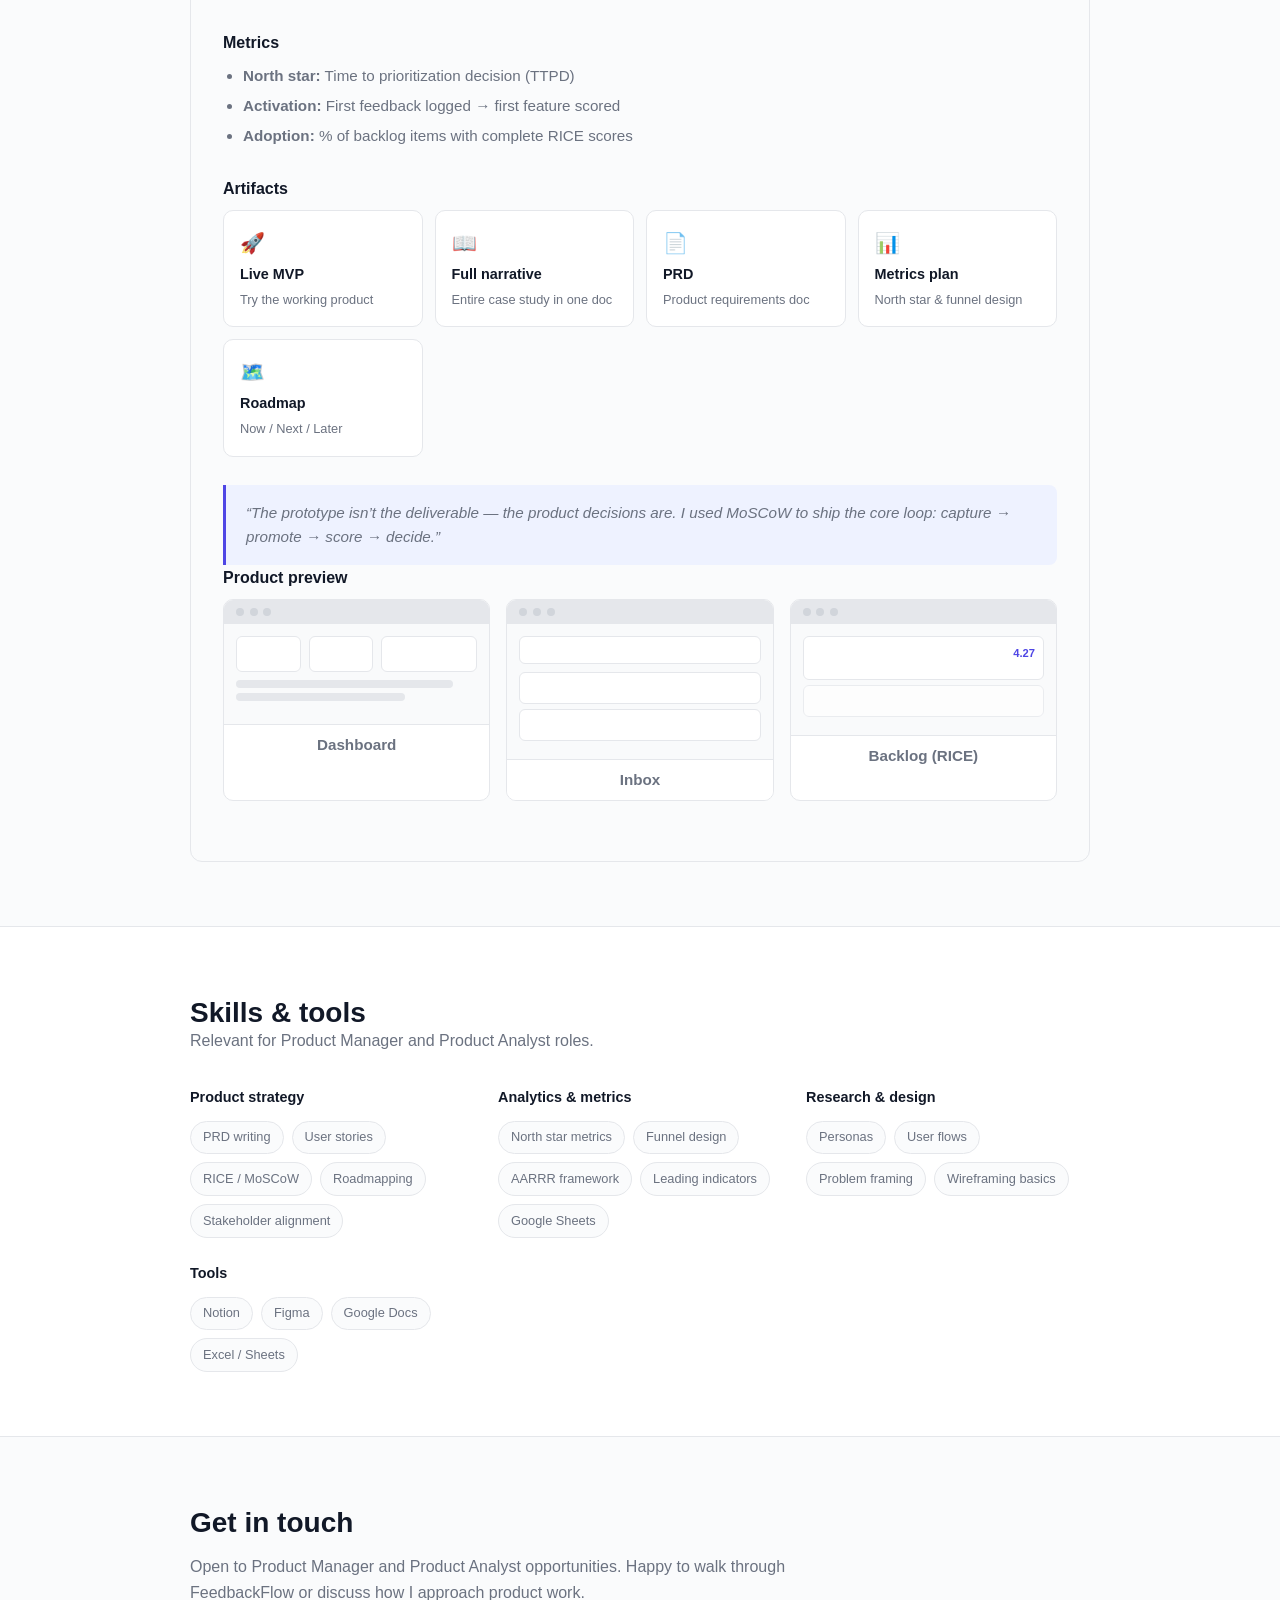
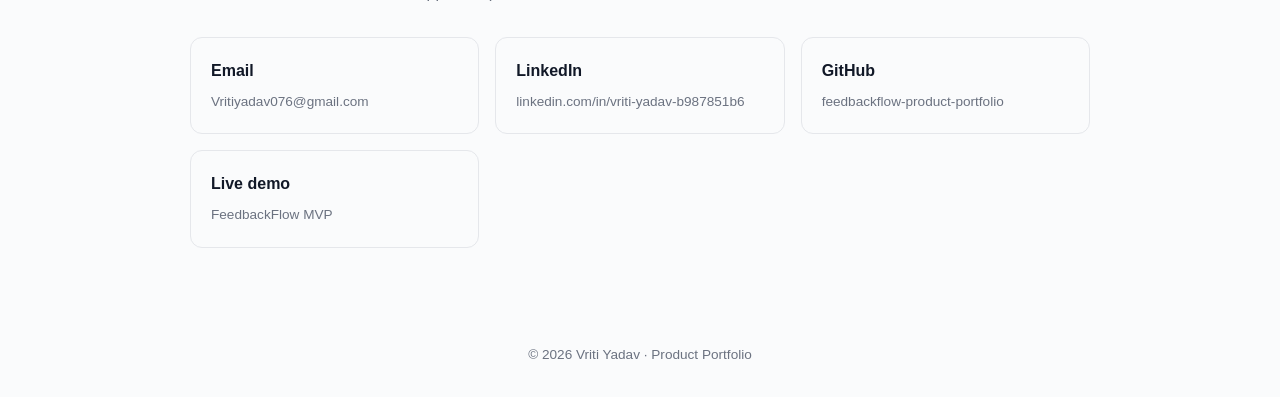
==== commit 66dbe196: "Add BCG and Happay client context to experience Name current and prior Grant Thornton clients with p" ====
--- a/portfolio/index.html
+++ b/portfolio/index.html
@@ -60,9 +60,10 @@
             same discipline applies to user problems, metrics, and build decisions.
           </p>
           <p>
-            I'm not from an engineering background. I lead with <strong>structured product thinking</strong>:
-            problem framing, requirements, metrics, and prototypes that test ideas before heavy investment.
-            That approach fits both driving product direction (PM) and turning data into decisions (PA).
+            I lead with <strong>structured product thinking</strong> — problem framing, requirements,
+            metrics, and prototypes that test ideas before heavy investment. Recent client work includes
+            <strong>BCG</strong> and <strong>Happay</strong>, where I've applied that discipline to
+            stakeholder delivery, implementation, and measurable outcomes.
           </p>
           <p>
             My flagship project, <strong>FeedbackFlow</strong>, is a full case study — PRD, personas,
@@ -112,6 +113,7 @@
             <div>
               <h3 class="experience-role">Senior Associate Grade 3</h3>
               <p class="experience-company">Grant Thornton Bharat LLP</p>
+              <p class="experience-client">Client: <a href="https://www.bcg.com/" target="_blank" rel="noopener">Boston Consulting Group (BCG)</a></p>
             </div>
             <div class="experience-meta">
               <span>Sep 2025 – Present</span>
@@ -119,10 +121,10 @@
             </div>
           </div>
           <ul class="experience-bullets">
-            <li>Lead client-facing project delivery — scope, milestones, and stakeholder sign-off across hybrid teams</li>
+            <li>Lead delivery on a BCG engagement — scope, milestones, and stakeholder sign-off across hybrid client and internal teams</li>
             <li>Translate business requirements into structured implementation plans with clear success criteria</li>
-            <li>Coordinate cross-functional stakeholders (client, internal teams, leadership) to resolve tradeoffs and unblock delivery</li>
-            <li>Track progress and outcomes; communicate status, risks, and recommendations to decision-makers</li>
+            <li>Coordinate cross-functional stakeholders (client, GT, leadership) to resolve tradeoffs and unblock delivery</li>
+            <li>Track progress and outcomes; communicate status, risks, and recommendations to senior decision-makers</li>
           </ul>
           <div class="experience-tags">
             <span>Stakeholder management</span>
@@ -137,6 +139,7 @@
             <div>
               <h3 class="experience-role">Senior Associate</h3>
               <p class="experience-company">Grant Thornton Bharat LLP</p>
+              <p class="experience-client">Client: <a href="https://happay.com/" target="_blank" rel="noopener">Happay</a> · Travel & expense management platform</p>
             </div>
             <div class="experience-meta">
               <span>Sep 2024 – Sep 2025</span>
@@ -144,9 +147,9 @@
             </div>
           </div>
           <ul class="experience-bullets">
-            <li>Supported end-to-end project implementation — discovery, planning, execution, and client handoff</li>
-            <li>Gathered and documented requirements from multiple stakeholders; aligned teams on priorities and timelines</li>
-            <li>Built analyses and deliverables that informed leadership and client decisions on next steps</li>
+            <li>Supported end-to-end implementation for Happay — discovery, planning, execution, and client handoff on product-adjacent workflows</li>
+            <li>Gathered and documented requirements from finance, ops, and leadership; aligned teams on priorities and timelines</li>
+            <li>Built analyses and deliverables that informed product and business decisions on next steps</li>
             <li>Managed competing asks by framing tradeoffs, sequencing work, and keeping delivery on track</li>
           </ul>
           <div class="experience-tags">
--- a/portfolio/styles.css
+++ b/portfolio/styles.css
@@ -322,6 +322,25 @@
   font-weight: 600;
 }
 
+.experience-client {
+  font-size: 0.85rem;
+  color: var(--text-muted);
+  margin-top: 0.25rem;
+}
+
+.experience-client a {
+  color: var(--text);
+  font-weight: 500;
+  text-decoration: underline;
+  text-decoration-color: var(--border);
+  text-underline-offset: 2px;
+}
+
+.experience-client a:hover {
+  color: var(--primary);
+  text-decoration-color: var(--primary);
+}
+
 .experience-meta {
   display: flex;
   flex-direction: column;
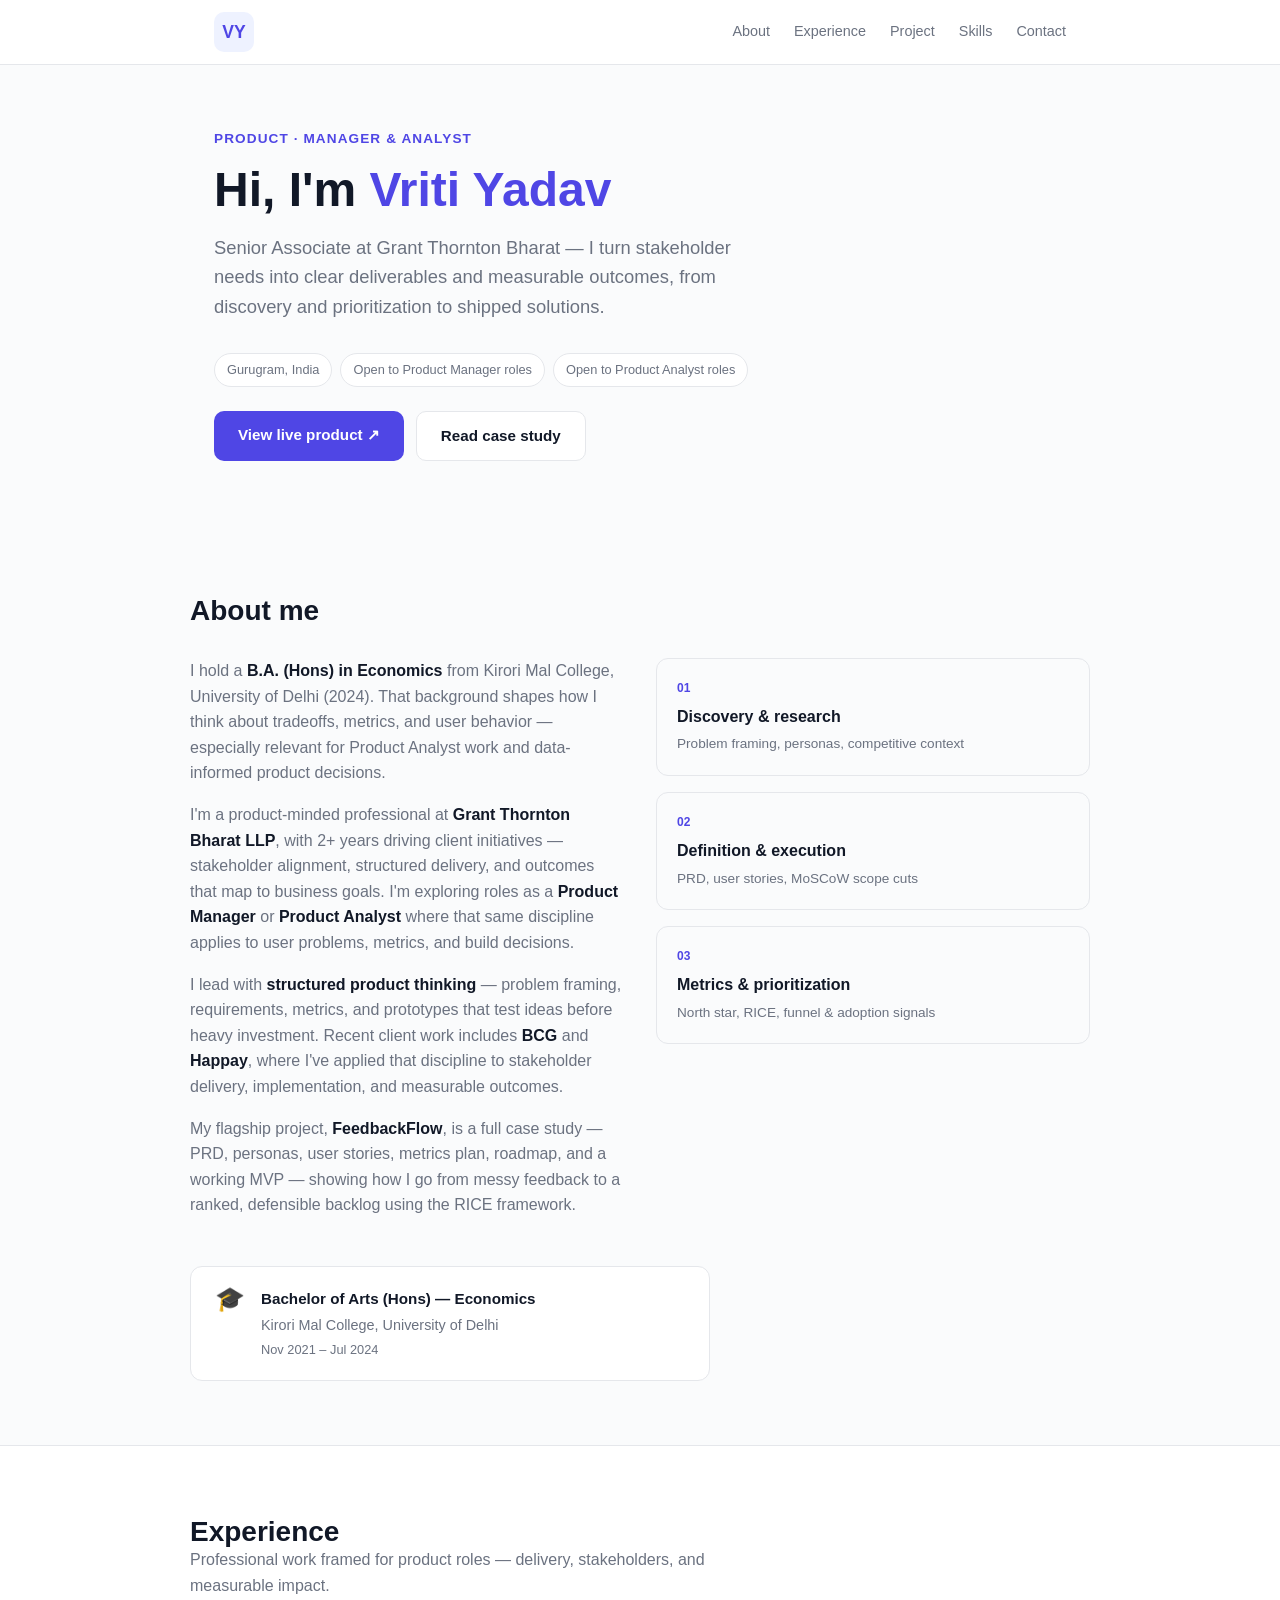
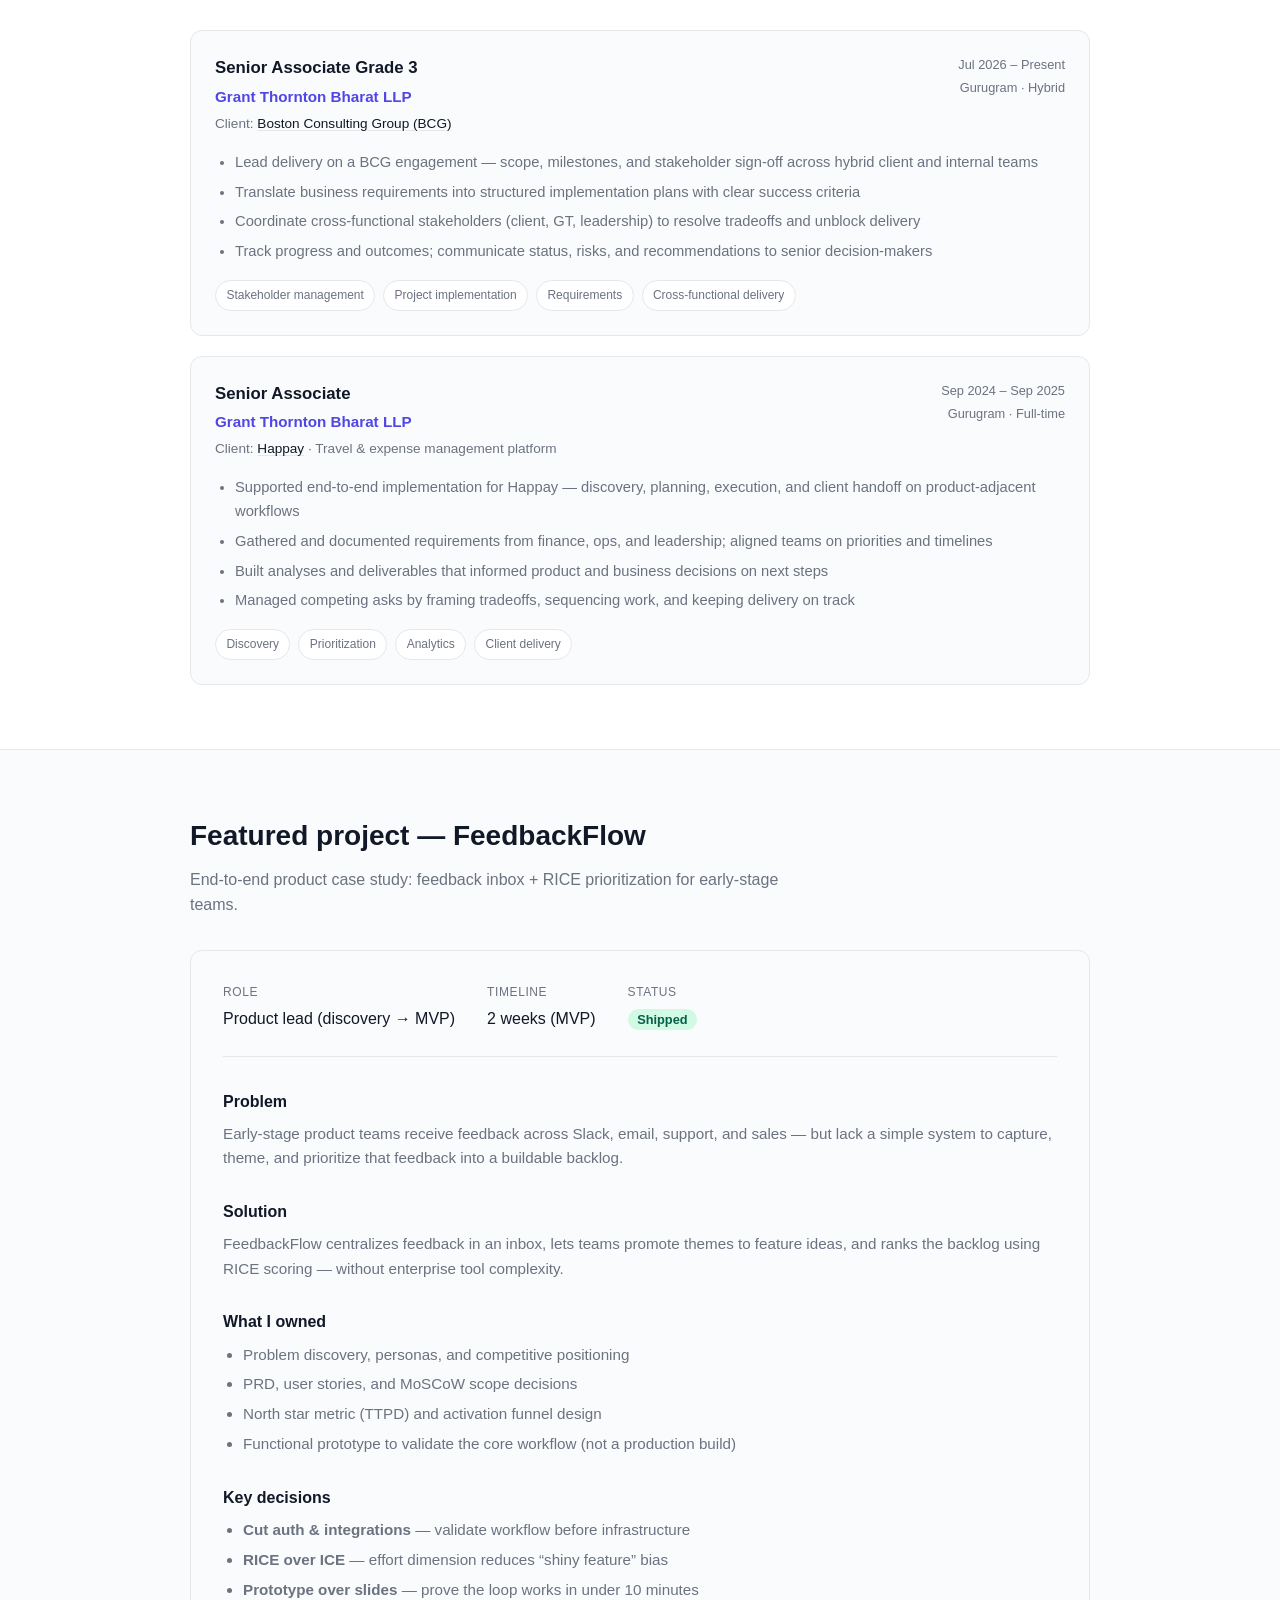
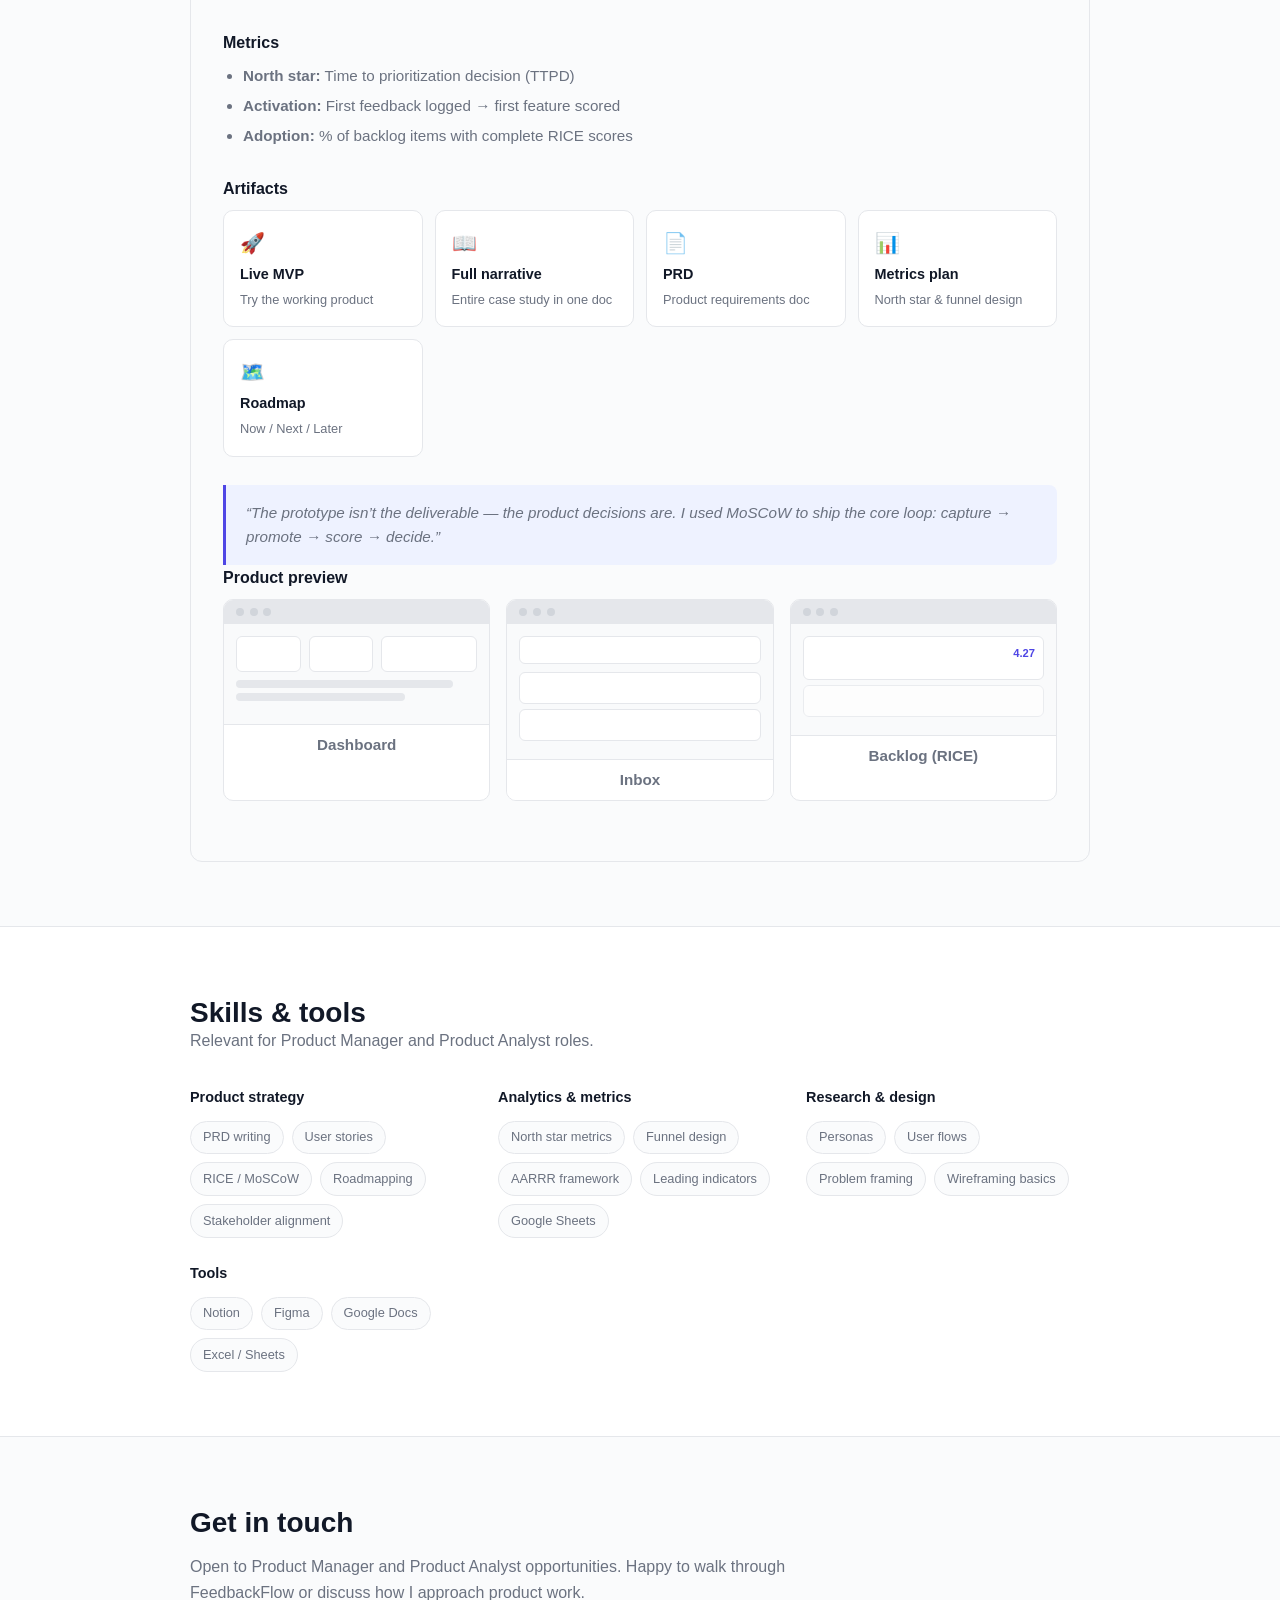
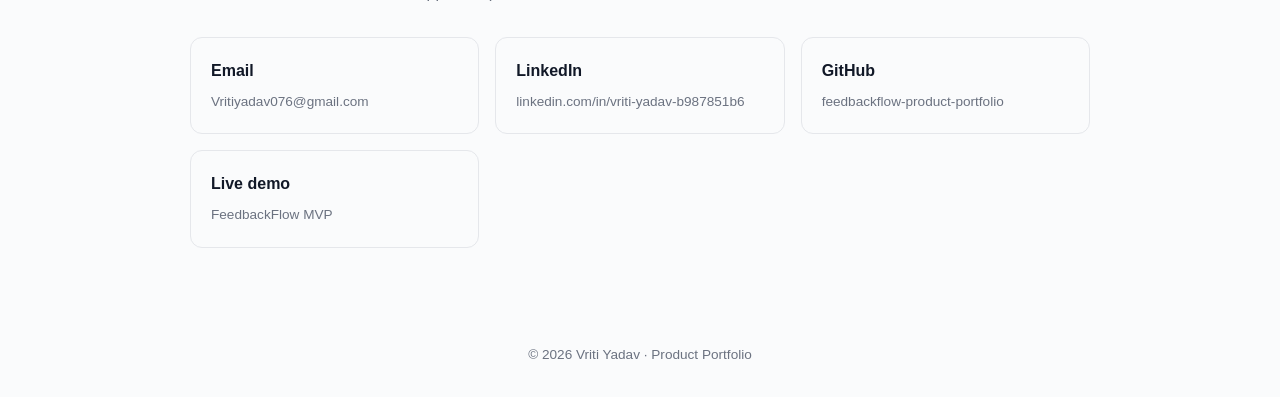
==== commit f96d69f3: "Correct BCG engagement start date to July 2026 Co-authored-by: Cursor <cursoragent@cursor.com>" ====
--- a/portfolio/index.html
+++ b/portfolio/index.html
@@ -116,7 +116,7 @@
               <p class="experience-client">Client: <a href="https://www.bcg.com/" target="_blank" rel="noopener">Boston Consulting Group (BCG)</a></p>
             </div>
             <div class="experience-meta">
-              <span>Sep 2025 – Present</span>
+              <span>Jul 2026 – Present</span>
               <span>Gurugram · Hybrid</span>
             </div>
           </div>
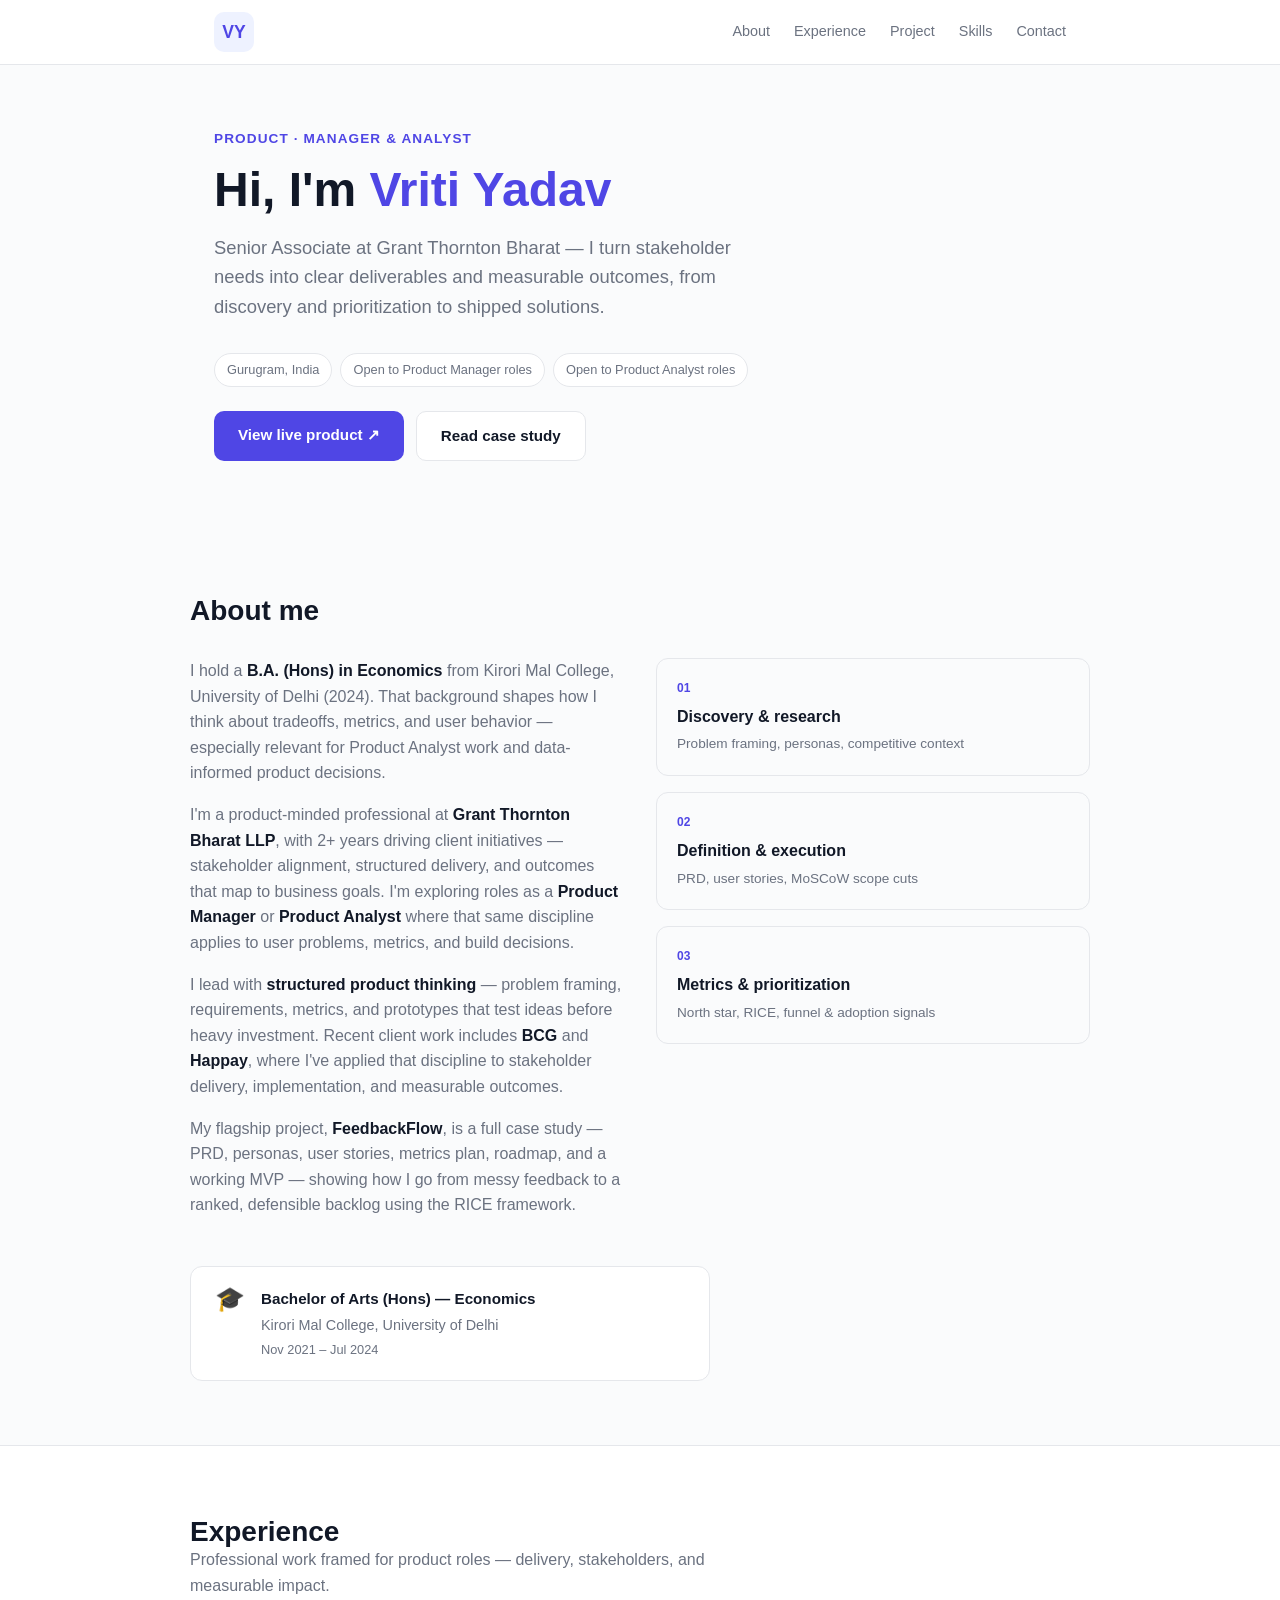
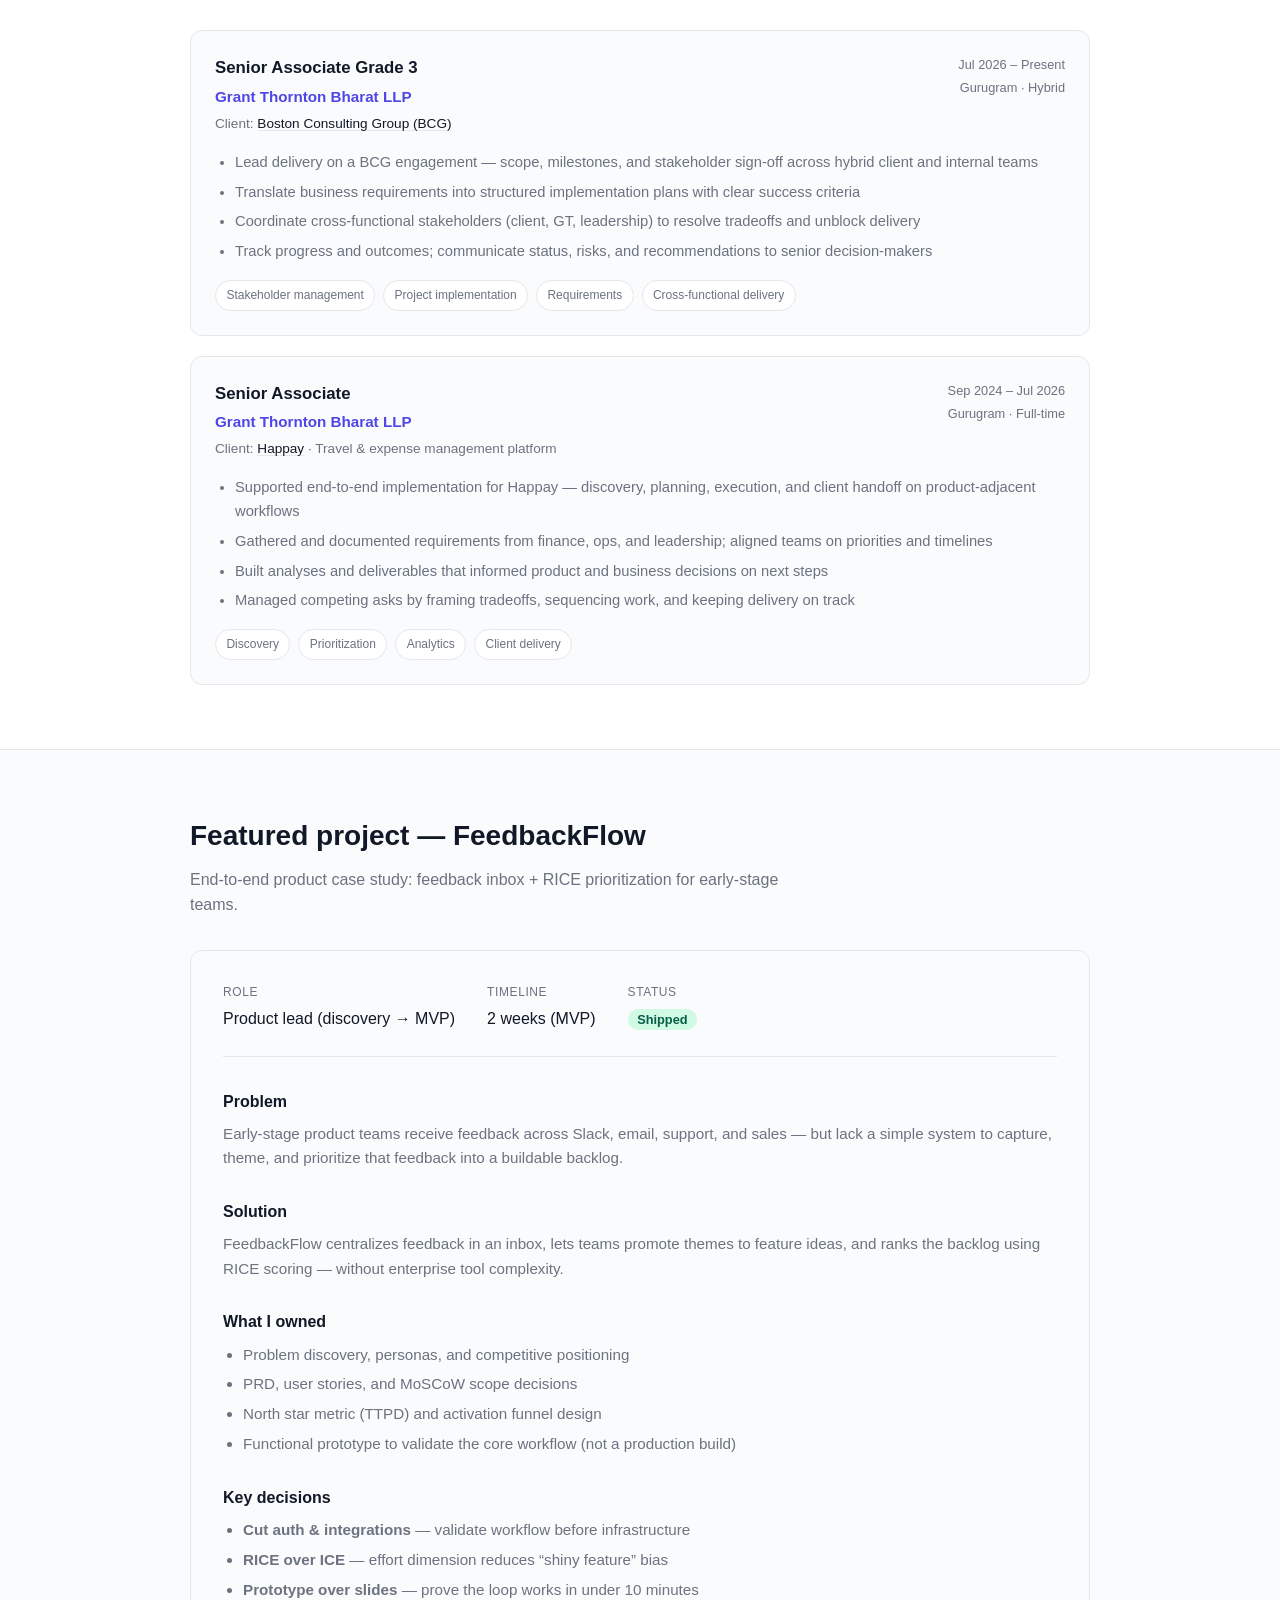
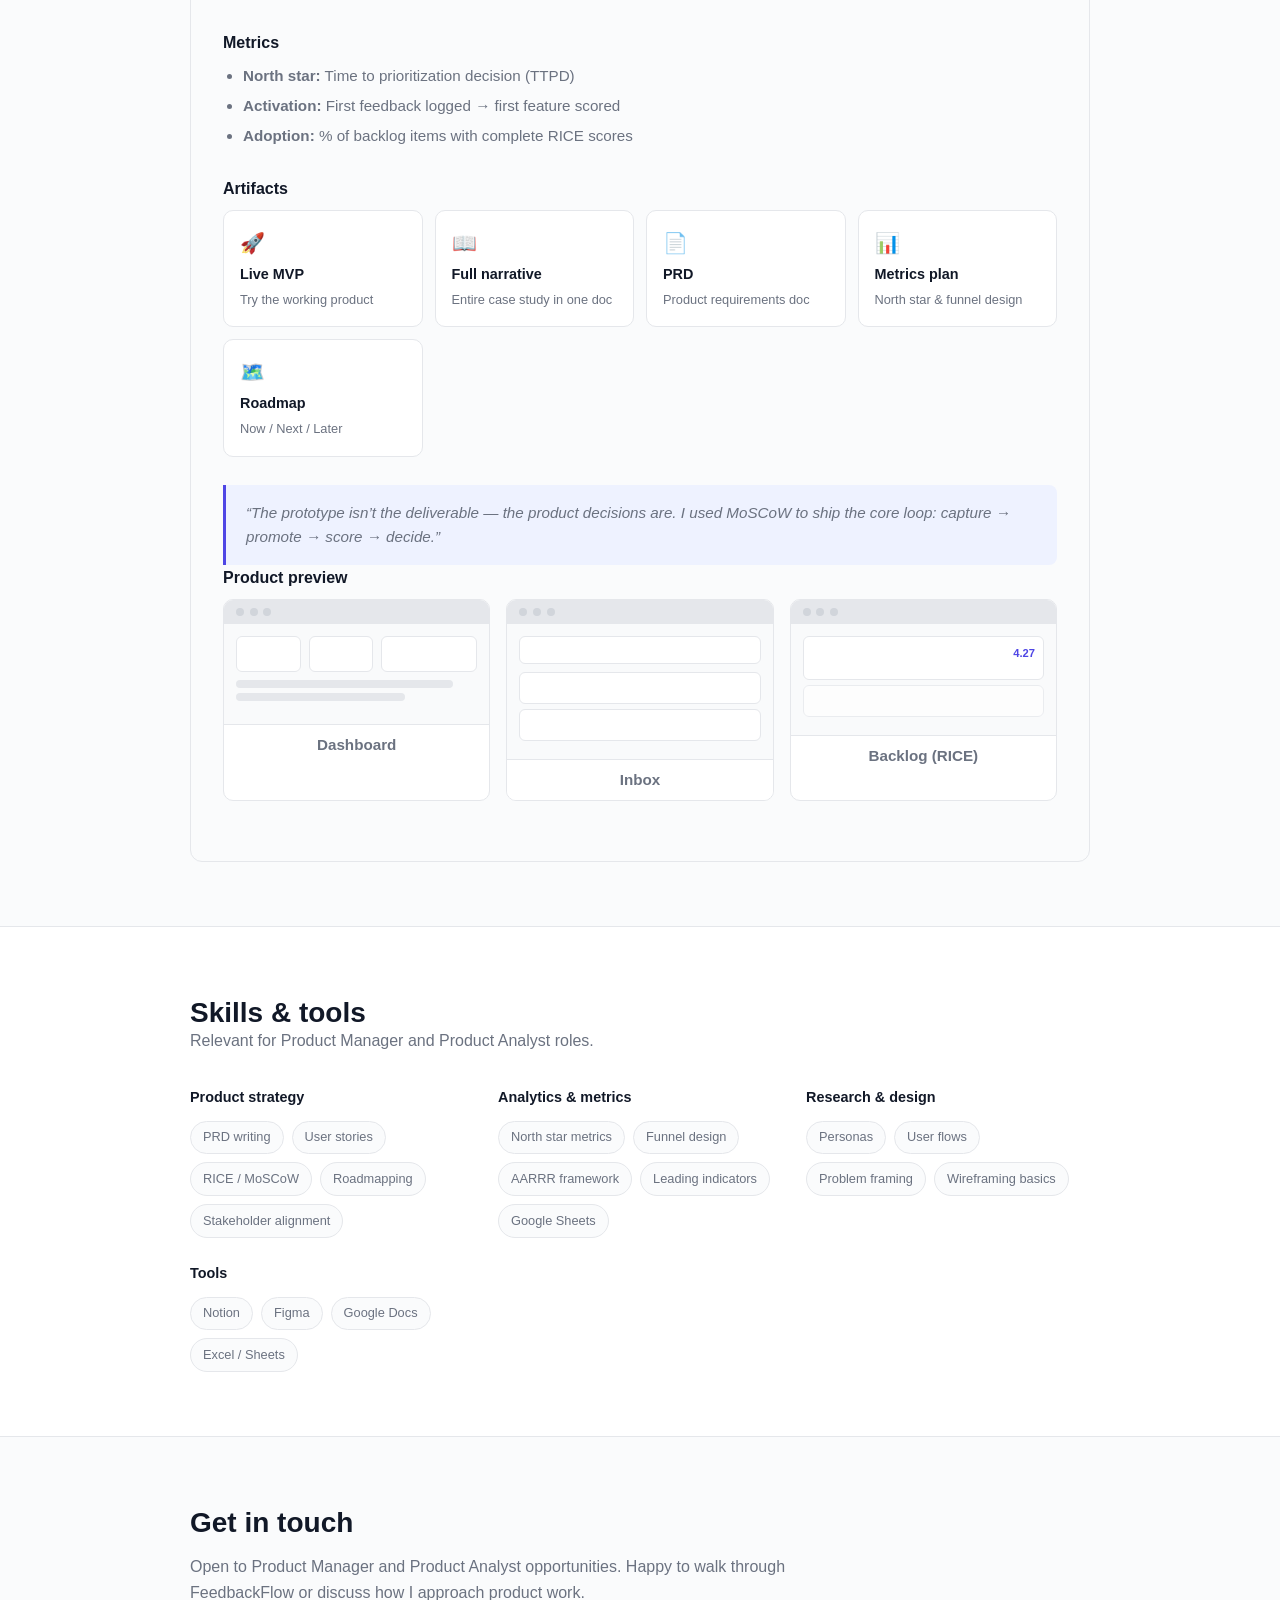
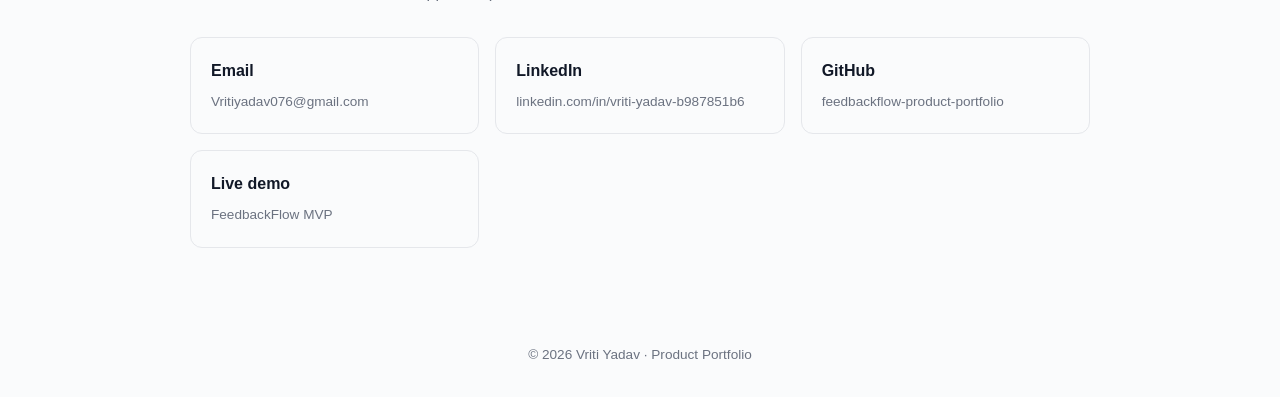
==== commit 19476a40: "Correct Happay role end date to July 2026 Co-authored-by: Cursor <cursoragent@cursor.com>" ====
--- a/portfolio/index.html
+++ b/portfolio/index.html
@@ -142,7 +142,7 @@
               <p class="experience-client">Client: <a href="https://happay.com/" target="_blank" rel="noopener">Happay</a> · Travel & expense management platform</p>
             </div>
             <div class="experience-meta">
-              <span>Sep 2024 – Sep 2025</span>
+              <span>Sep 2024 – Jul 2026</span>
               <span>Gurugram · Full-time</span>
             </div>
           </div>
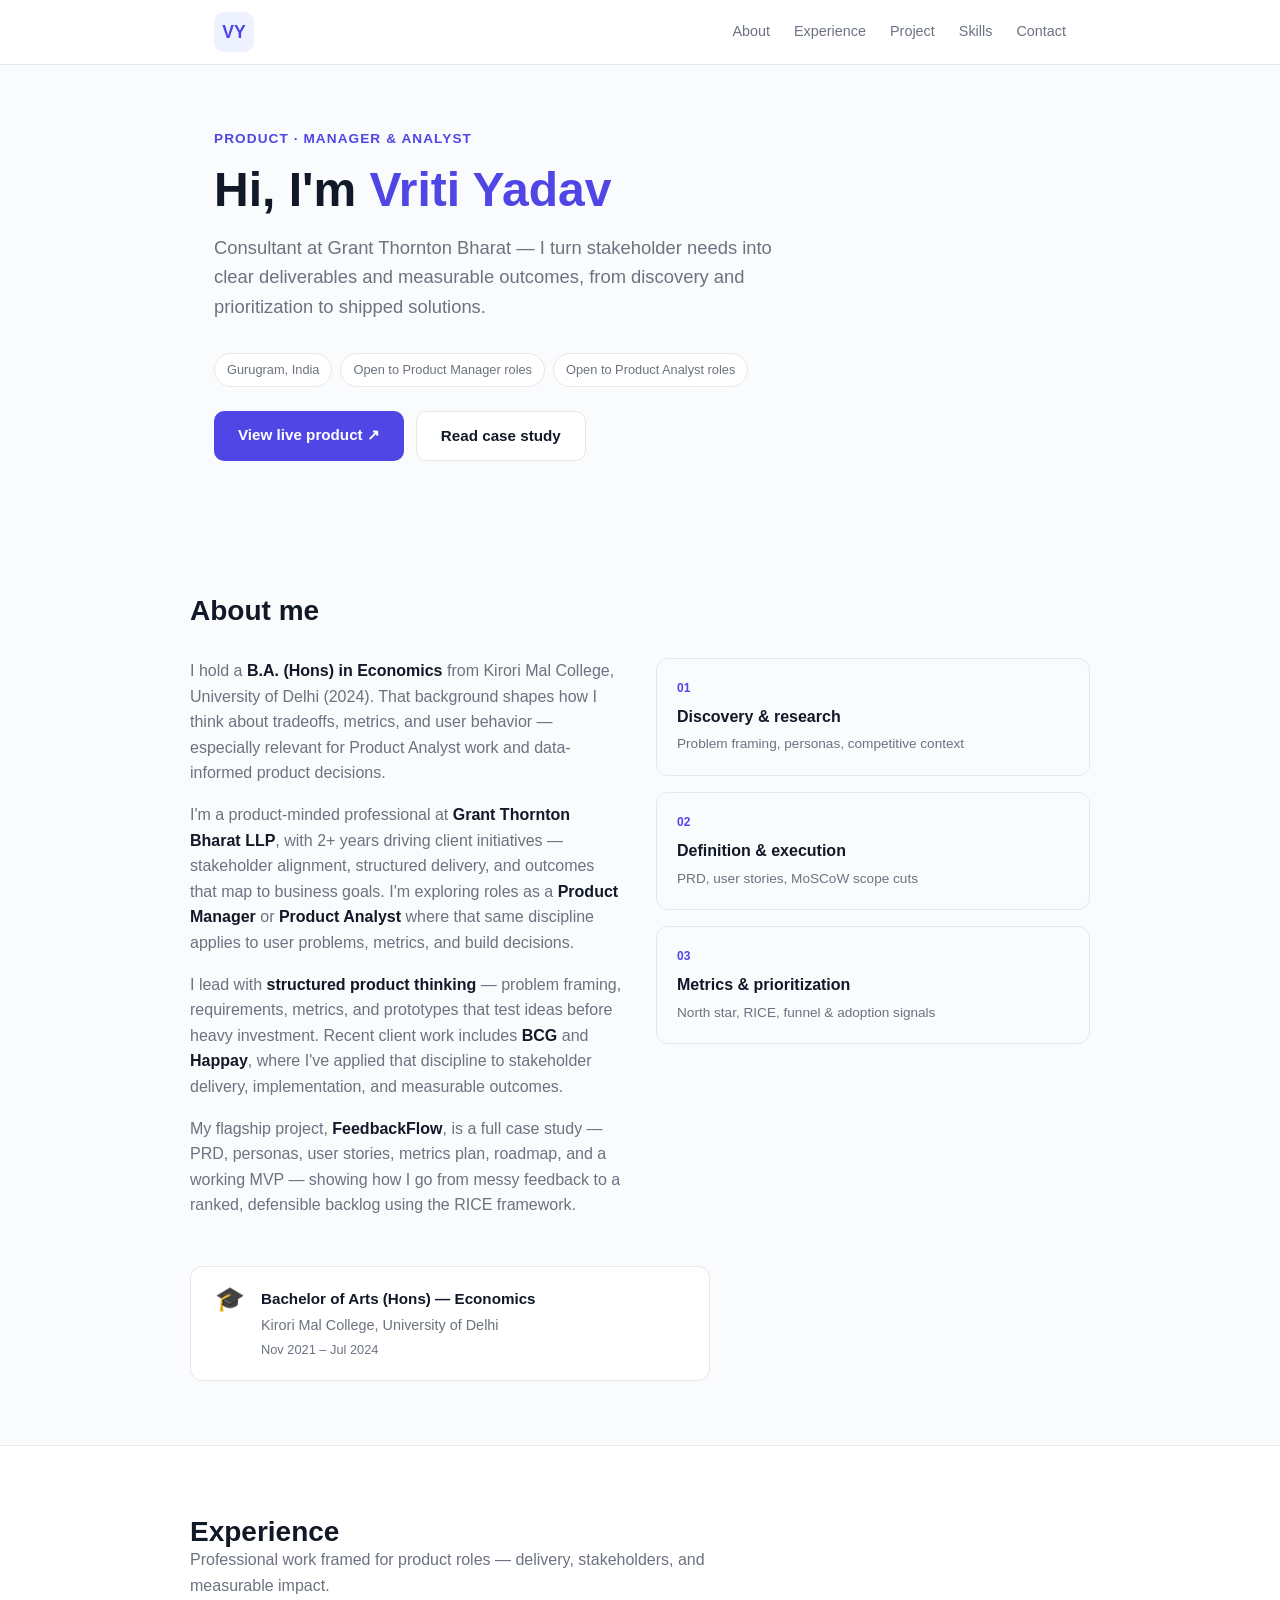
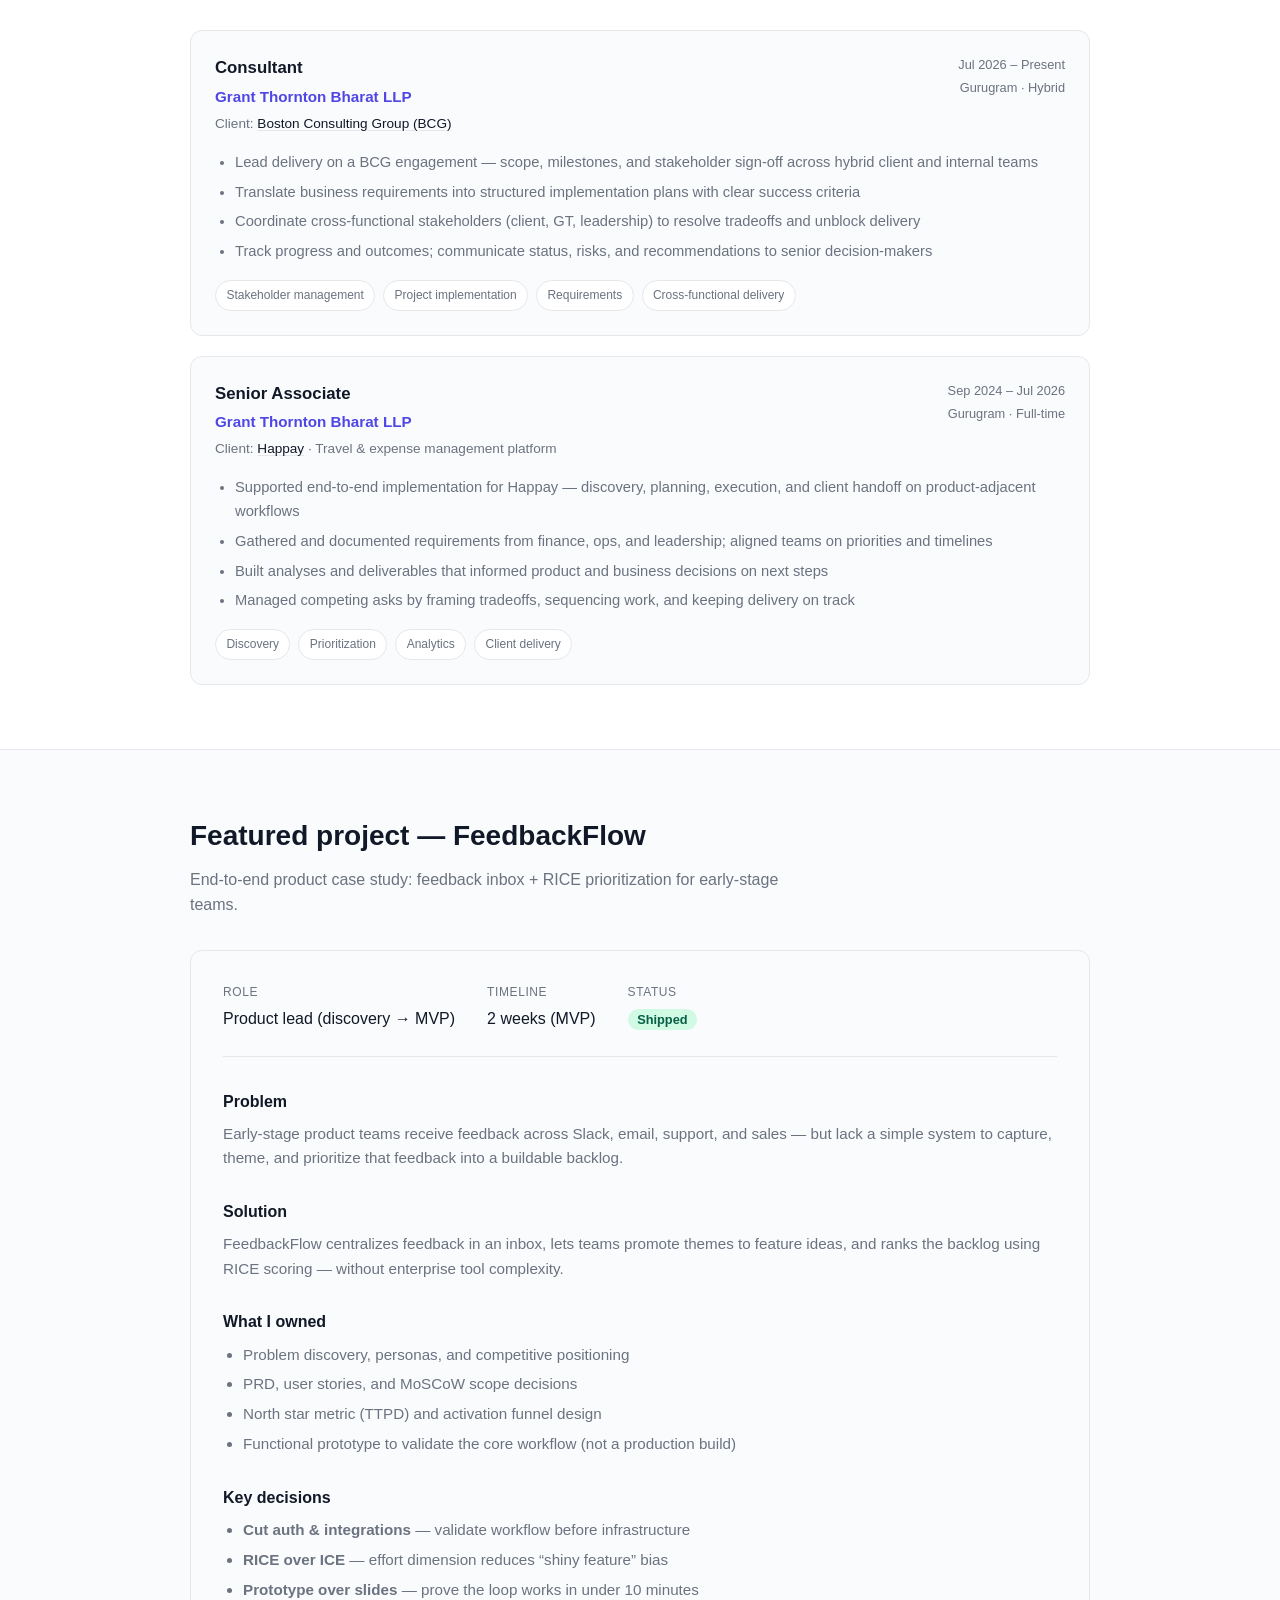
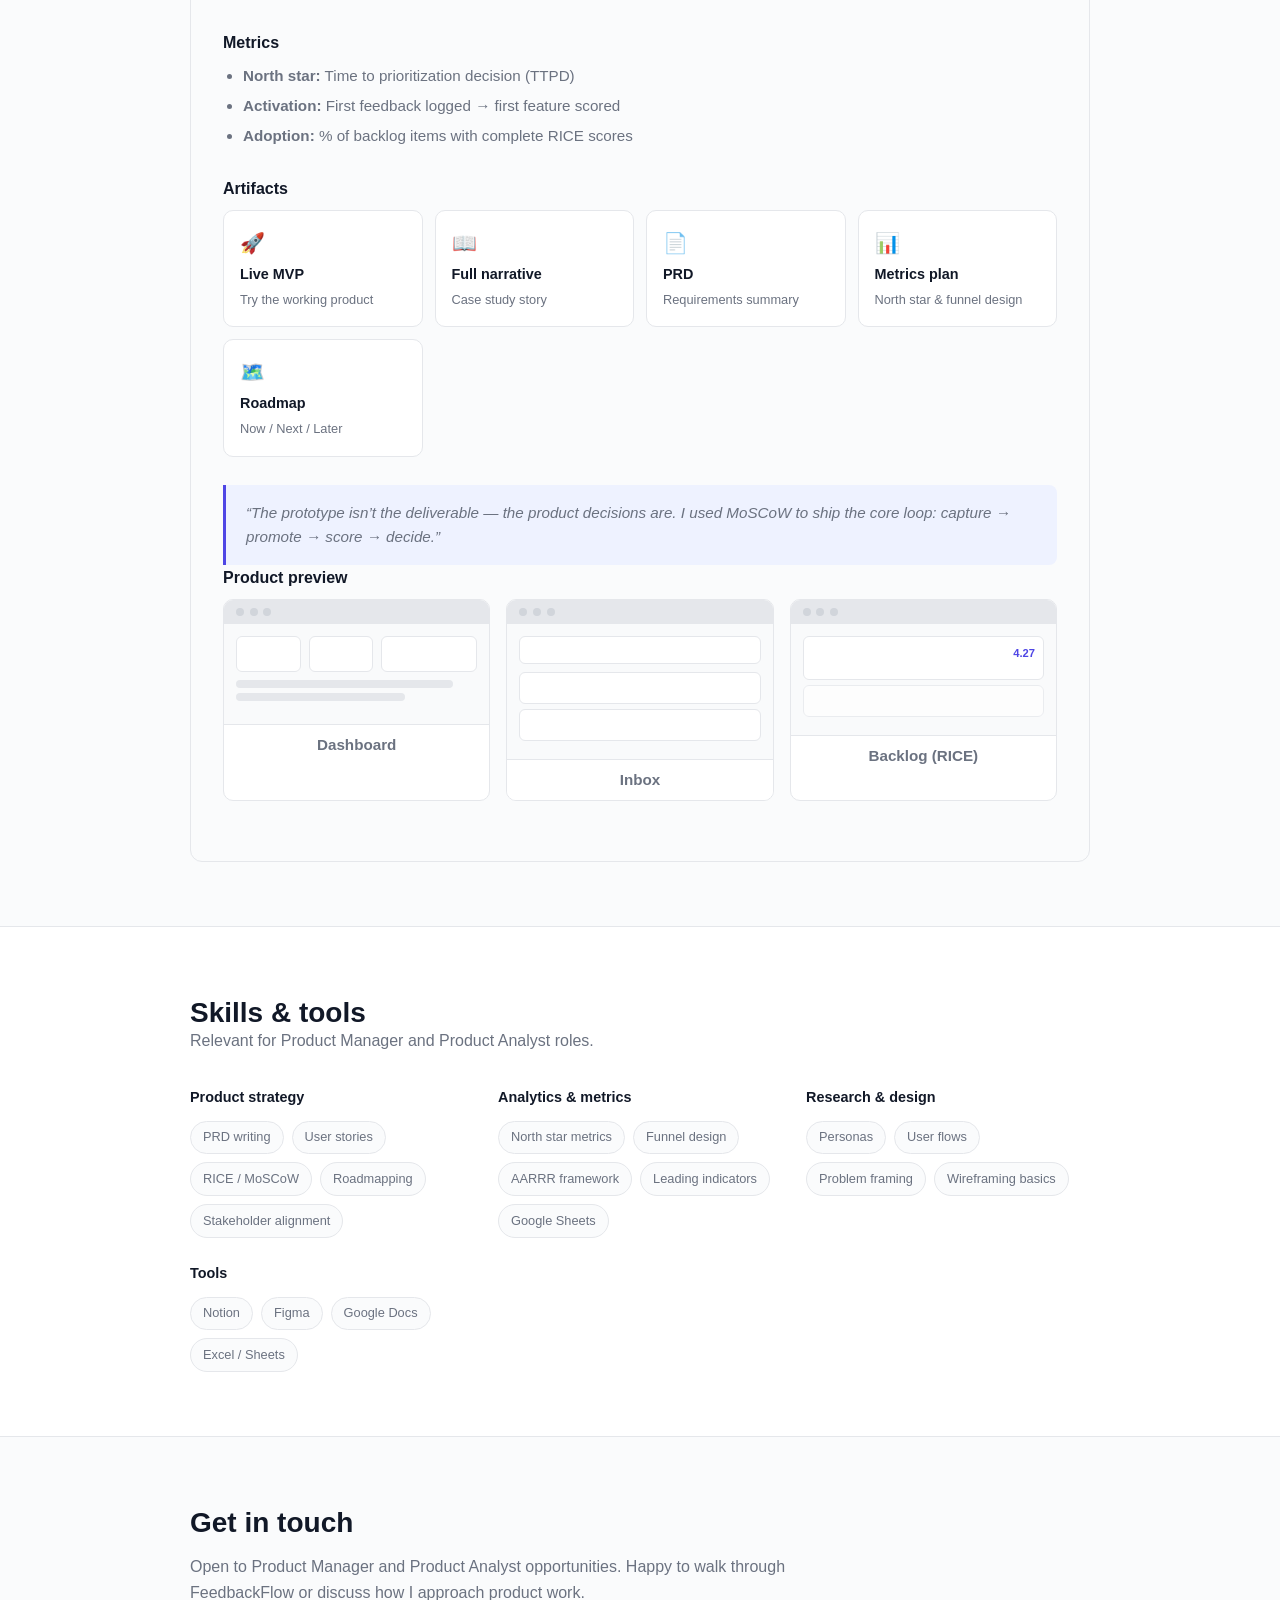
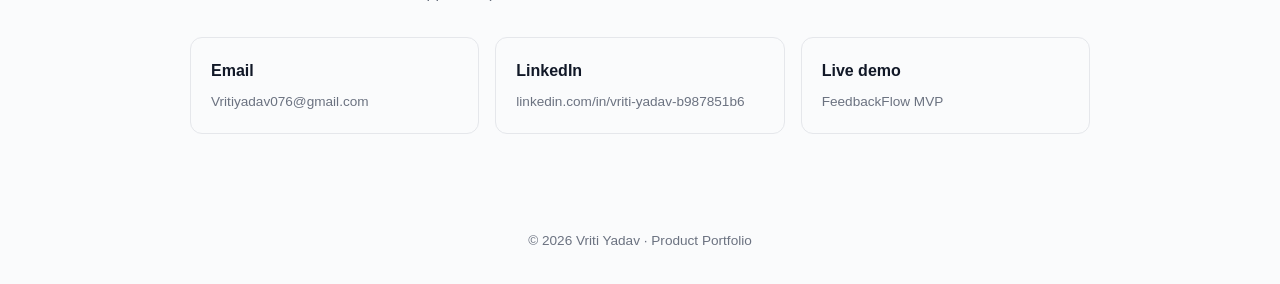
==== commit dced4332: "Publish portfolio and FeedbackFlow product case study Static portfolio site, working MVP demo, and c" ====
--- a/portfolio/index.html
+++ b/portfolio/index.html
@@ -26,7 +26,7 @@
       <p class="hero-label">Product · Manager & Analyst</p>
       <h1>Hi, I'm <span class="highlight">Vriti Yadav</span></h1>
       <p class="hero-sub">
-        Senior Associate at Grant Thornton Bharat — I turn stakeholder needs into clear
+        Consultant at Grant Thornton Bharat — I turn stakeholder needs into clear
         deliverables and measurable outcomes, from discovery and prioritization to shipped solutions.
       </p>
       <div class="hero-roles">
@@ -111,7 +111,7 @@
         <article class="experience-card">
           <div class="experience-header">
             <div>
-              <h3 class="experience-role">Senior Associate Grade 3</h3>
+              <h3 class="experience-role">Consultant</h3>
               <p class="experience-company">Grant Thornton Bharat LLP</p>
               <p class="experience-client">Client: <a href="https://www.bcg.com/" target="_blank" rel="noopener">Boston Consulting Group (BCG)</a></p>
             </div>
@@ -238,22 +238,22 @@
               <strong>Live MVP</strong>
               <span>Try the working product</span>
             </a>
-            <a href="../docs/14-complete-narrative.md" class="artifact-card">
+            <a href="artifacts/narrative.html" class="artifact-card">
               <span class="artifact-icon">📖</span>
               <strong>Full narrative</strong>
-              <span>Entire case study in one doc</span>
-            </a>
-            <a href="../docs/03-prd.md" class="artifact-card">
+              <span>Case study story</span>
+            </a>
+            <a href="artifacts/prd.html" class="artifact-card">
               <span class="artifact-icon">📄</span>
               <strong>PRD</strong>
-              <span>Product requirements doc</span>
-            </a>
-            <a href="../docs/06-metrics-and-success.md" class="artifact-card">
+              <span>Requirements summary</span>
+            </a>
+            <a href="artifacts/metrics.html" class="artifact-card">
               <span class="artifact-icon">📊</span>
               <strong>Metrics plan</strong>
               <span>North star & funnel design</span>
             </a>
-            <a href="../docs/07-roadmap.md" class="artifact-card">
+            <a href="artifacts/roadmap.html" class="artifact-card">
               <span class="artifact-icon">🗺️</span>
               <strong>Roadmap</strong>
               <span>Now / Next / Later</span>
@@ -374,10 +374,6 @@
           <strong>LinkedIn</strong>
           <span>linkedin.com/in/vriti-yadav-b987851b6</span>
         </a>
-        <a href="https://github.com/vritiyadav0106-cpu/feedbackflow-product-portfolio" target="_blank" rel="noopener" class="contact-card">
-          <strong>GitHub</strong>
-          <span>feedbackflow-product-portfolio</span>
-        </a>
         <a href="../feedbackflow/index.html" target="_blank" class="contact-card">
           <strong>Live demo</strong>
           <span>FeedbackFlow MVP</span>
